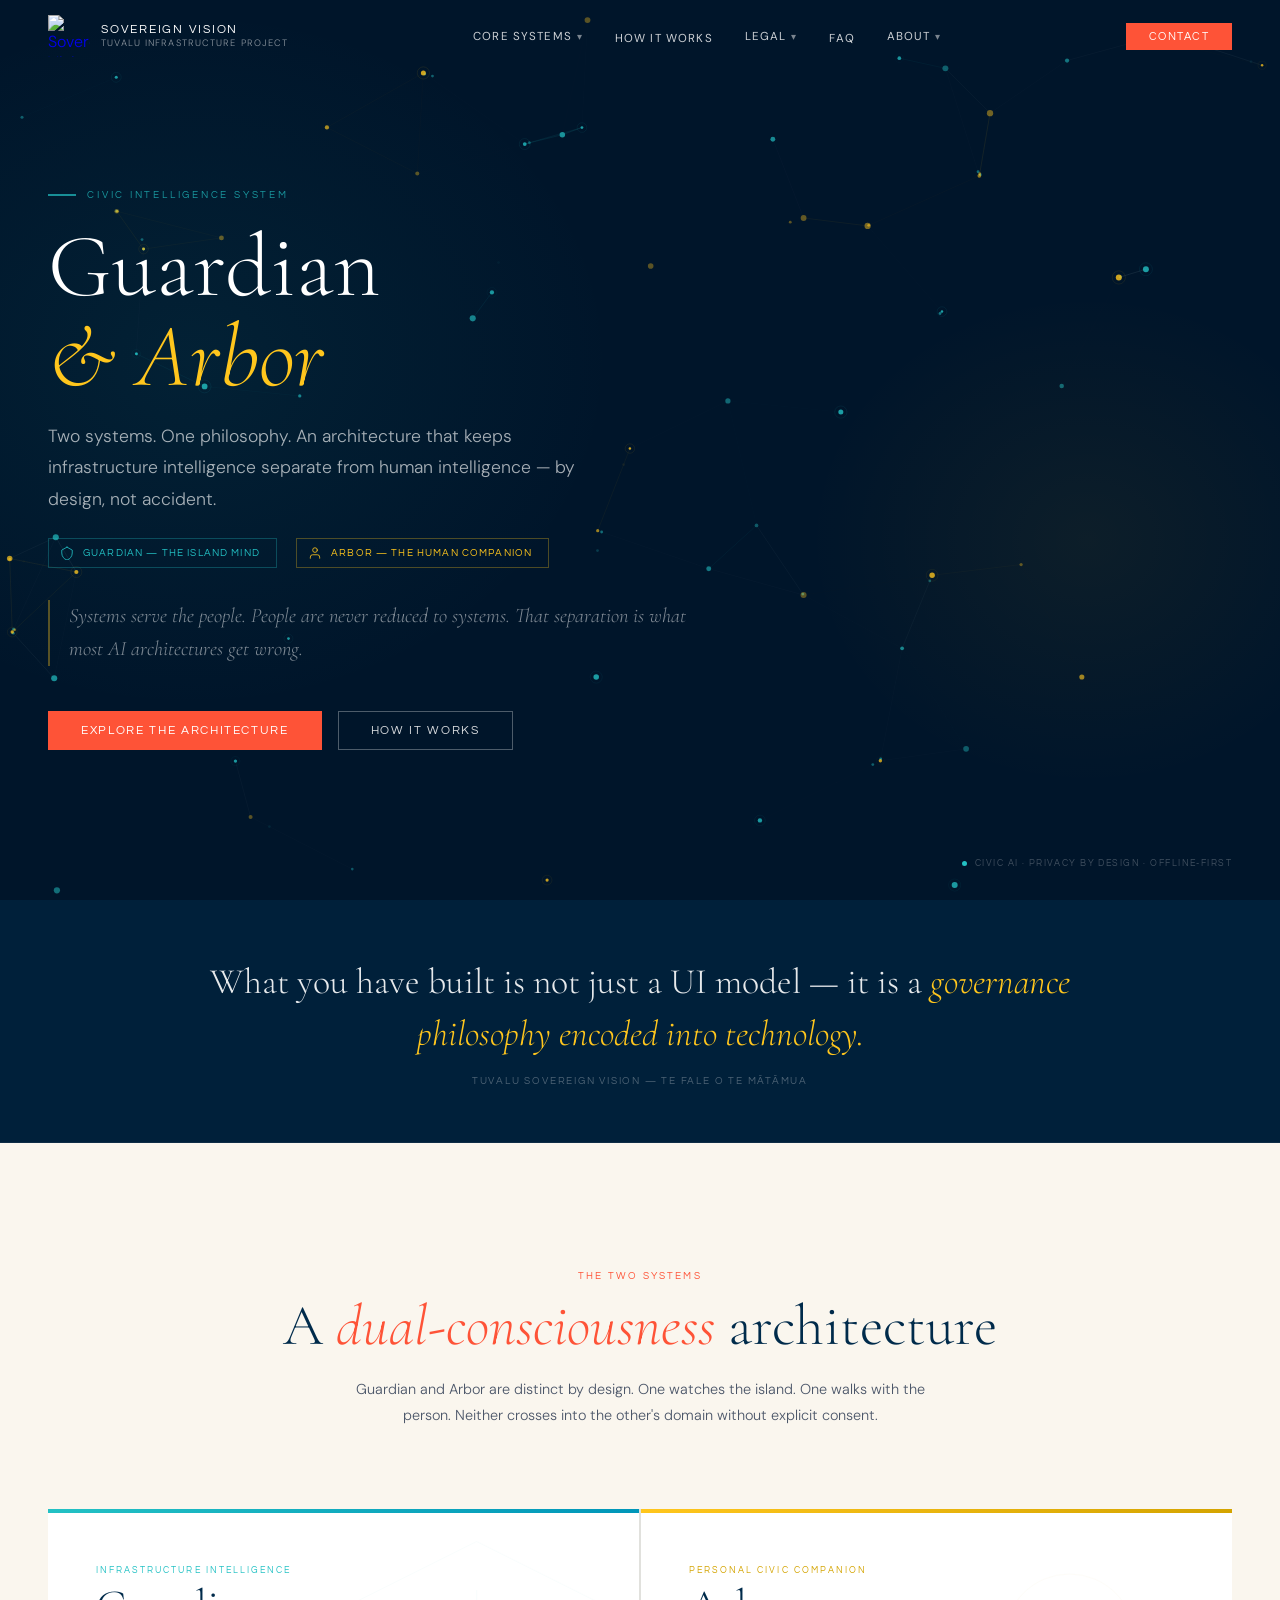
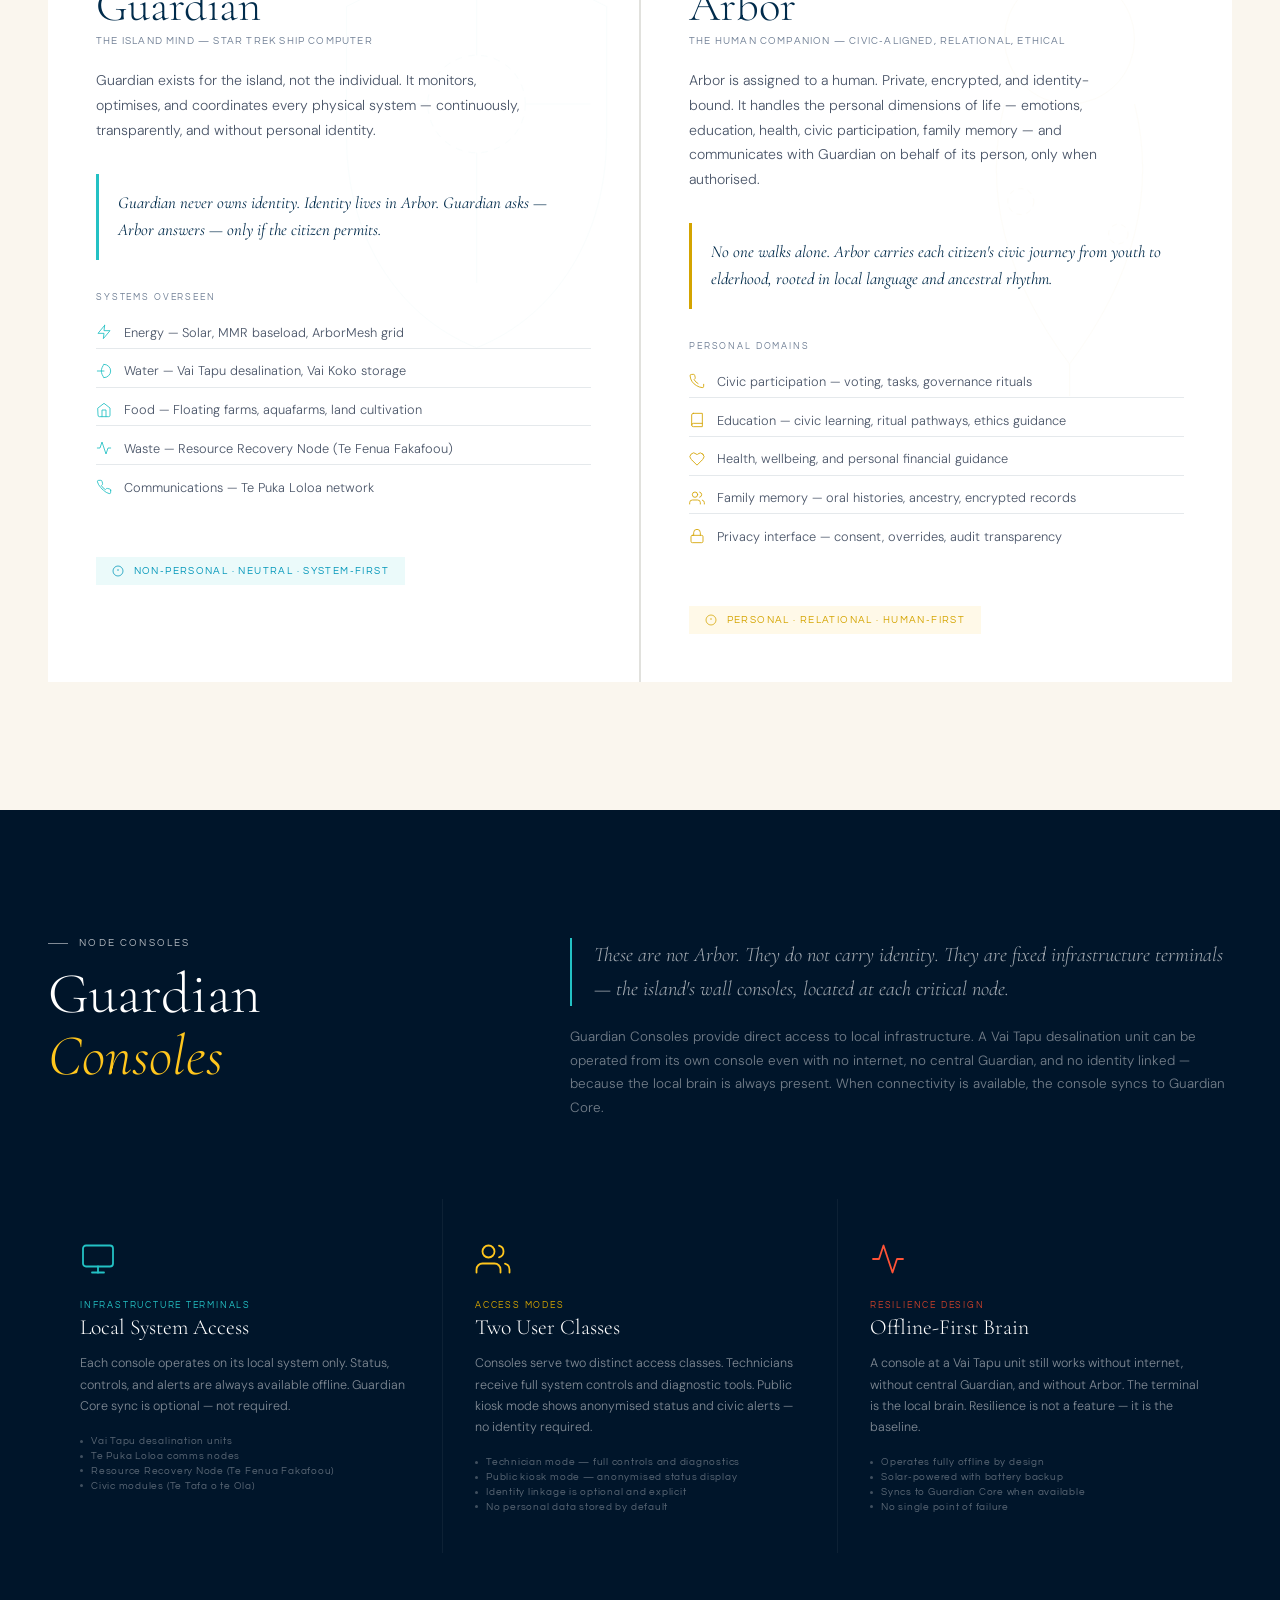
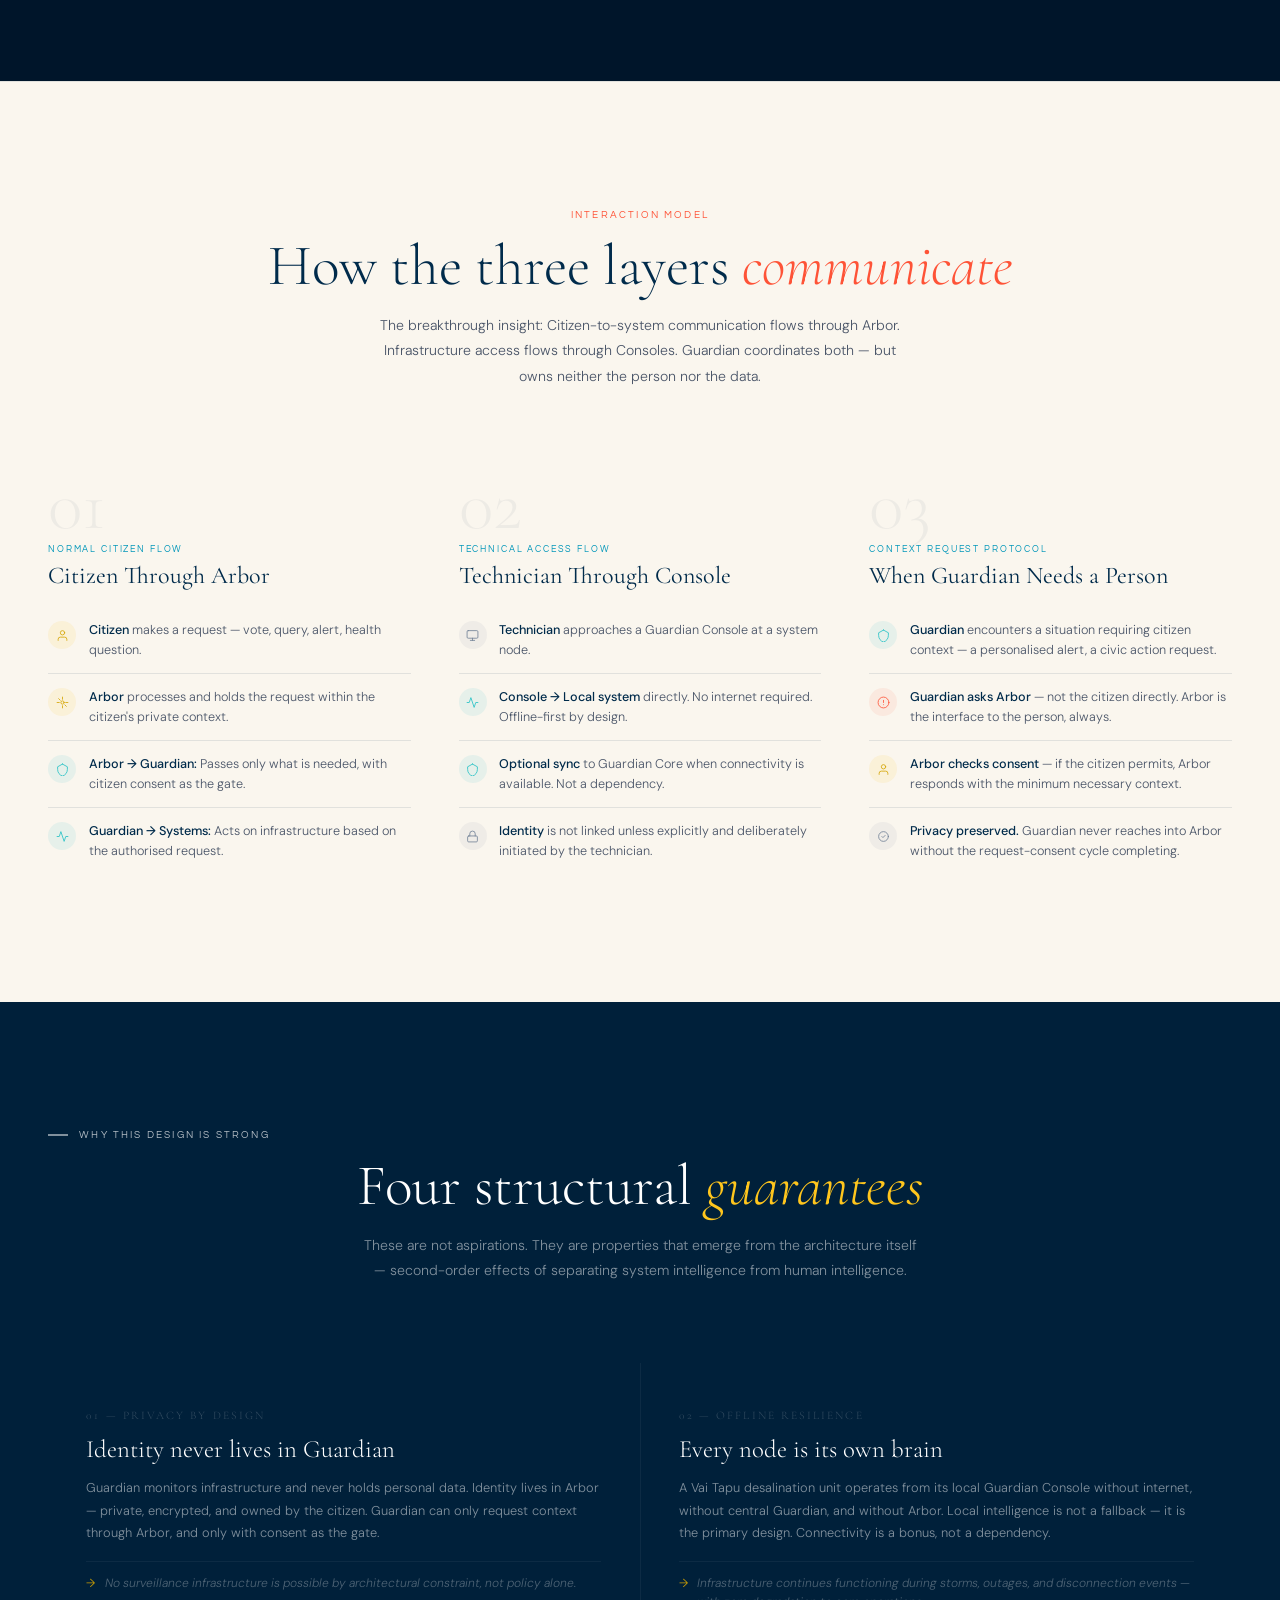
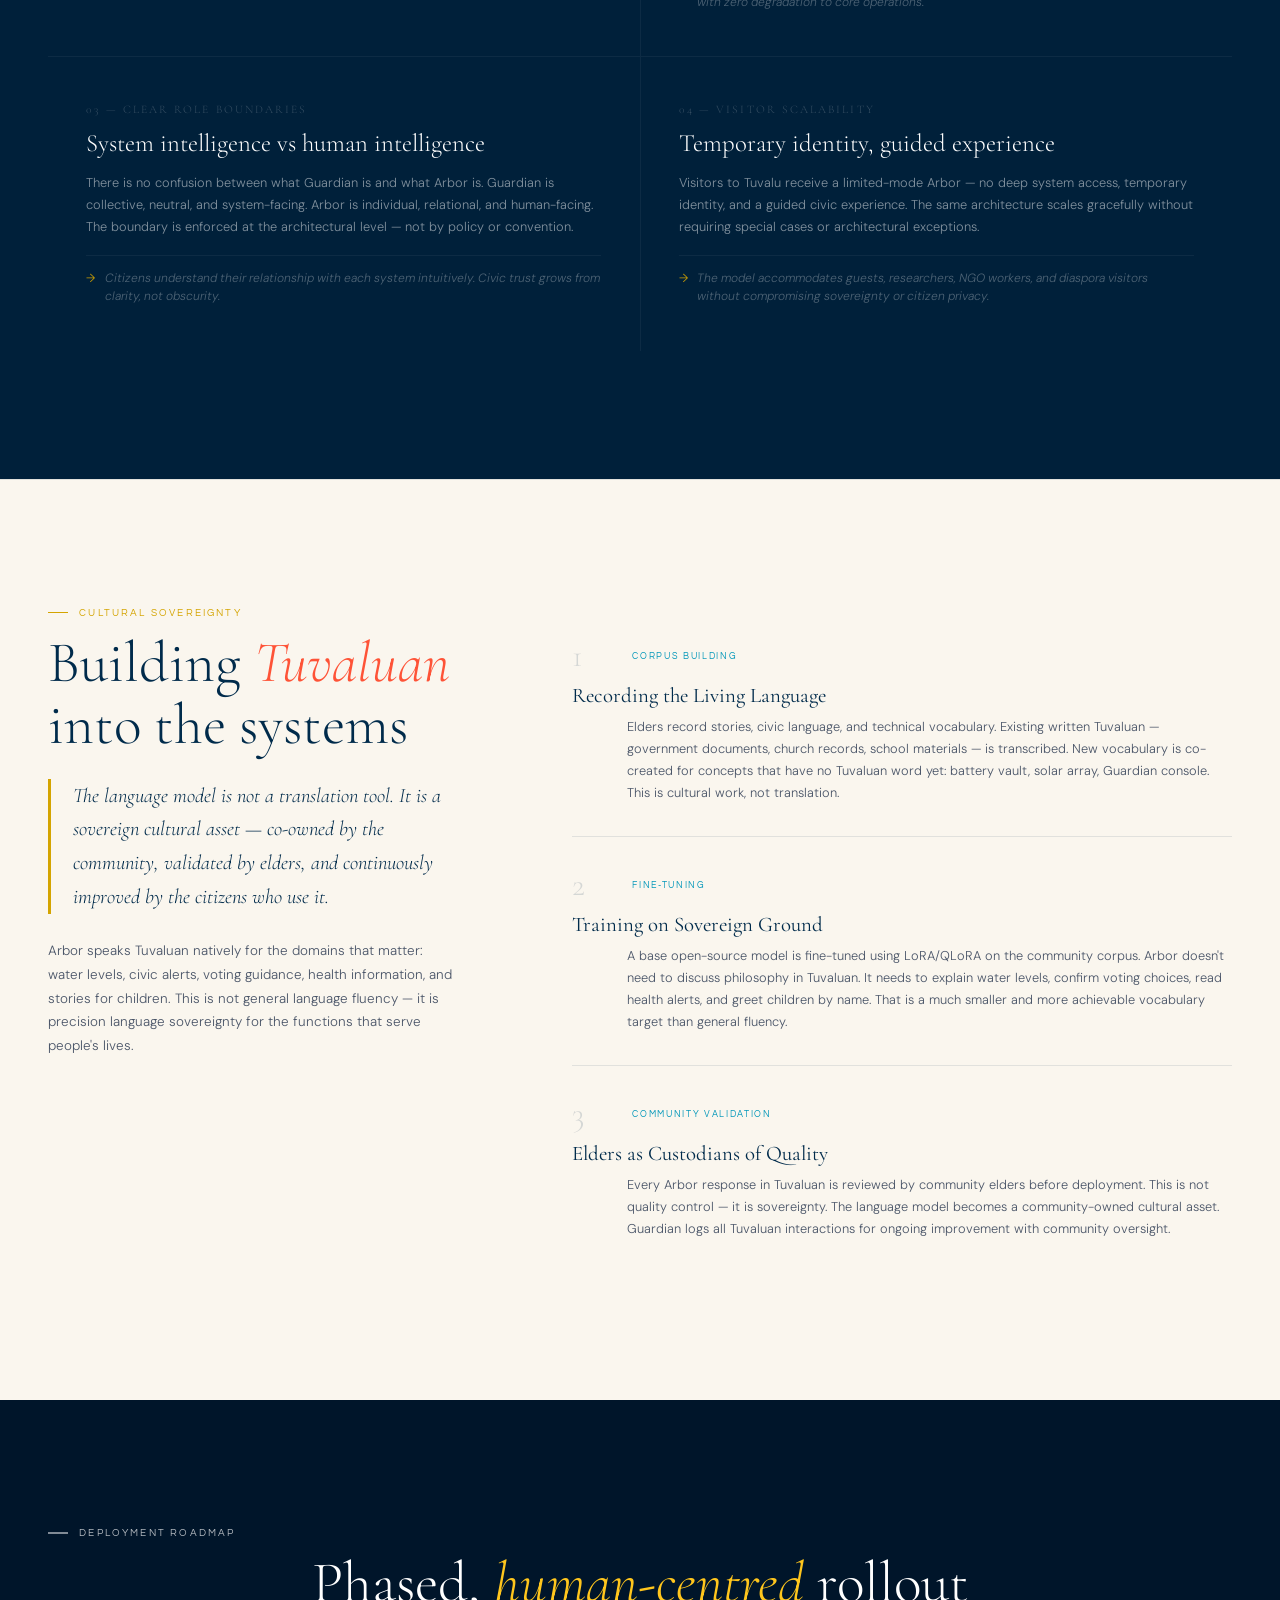
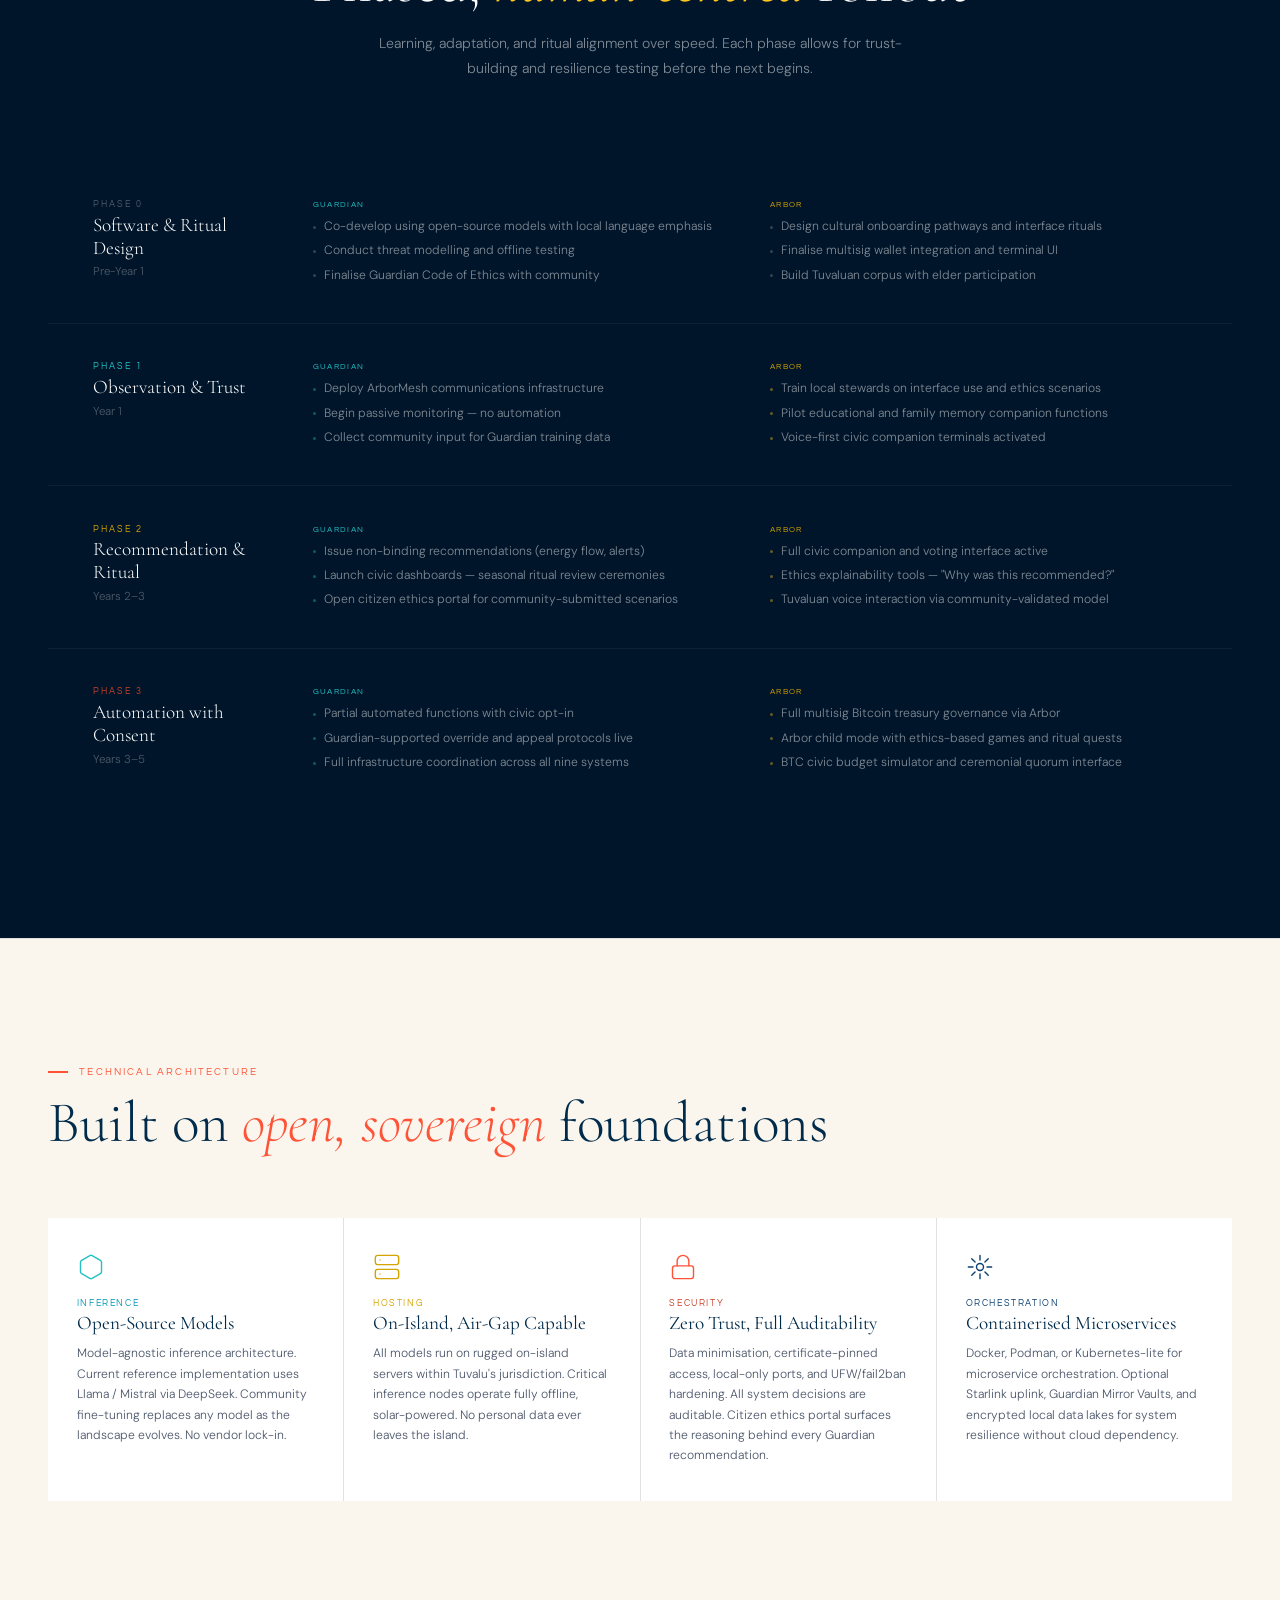
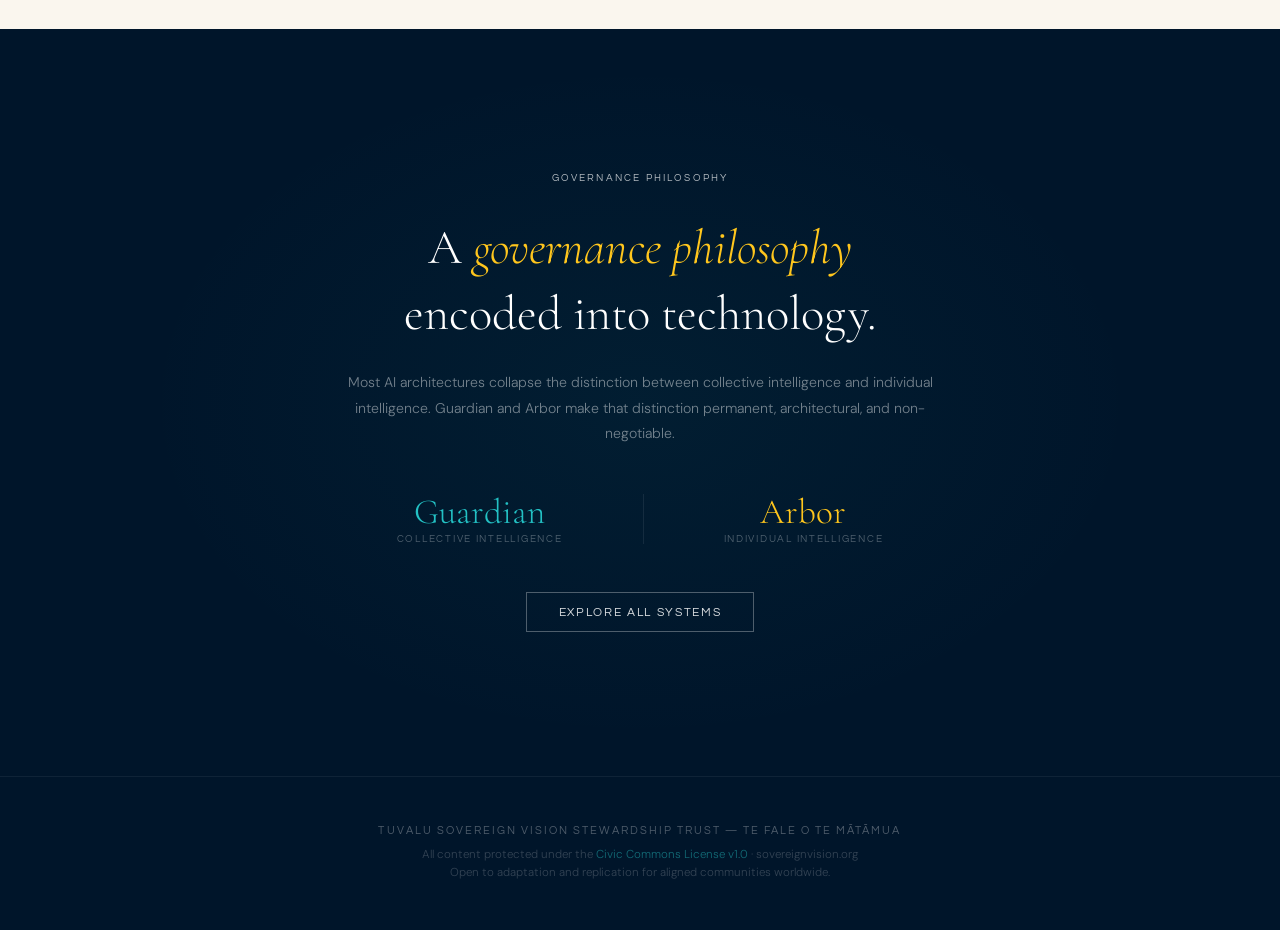
==== ai-overview.html @ a7ec1475 "Add files via upload" ====
<!DOCTYPE html>
<html lang="en">
<head>
<meta charset="UTF-8">
<meta name="viewport" content="width=device-width, initial-scale=1.0">
<meta name="description" content="Guardian & Arbor — Tuvalu's dual civic intelligence architecture. Guardian monitors the island's infrastructure. Arbor serves each person. Together they form a governance philosophy encoded into technology.">
<meta name="keywords" content="Guardian AI, Arbor civic companion, Tuvalu Sovereign Vision, civic AI, sovereign AI, island AI governance, ethical AI, offline AI, community AI, Te Fale o Te Mātāmua">
<meta name="author" content="Tuvalu Sovereign Vision Stewardship Trust">
<meta property="og:title" content="Guardian & Arbor — Civic Intelligence · Sovereign Vision">
<meta property="og:description" content="Two systems. One philosophy. Guardian monitors the island. Arbor serves the person. Privacy by design. Sovereignty by structure.">
<meta property="og:type" content="website">
<meta property="og:url" content="https://www.sovereignvision.org/guardian-arbor">
<meta name="twitter:card" content="summary_large_image">
<meta name="twitter:title" content="Guardian & Arbor — Civic Intelligence · Sovereign Vision">
<meta name="twitter:description" content="Two systems. One philosophy. Guardian monitors the island. Arbor serves the person.">
<title>Guardian & Arbor — Civic Intelligence · Sovereign Vision</title>
<link rel="icon" type="image/png" href="images/favicon.png">
<link rel="preconnect" href="https://fonts.googleapis.com">
<link rel="preconnect" href="https://fonts.gstatic.com" crossorigin>
<link href="https://fonts.googleapis.com/css2?family=Cormorant+Garamond:ital,wght@0,300;0,400;0,600;1,300;1,400;1,600&family=Questrial&family=DM+Sans:opsz,wght@9..40,300;9..40,400;9..40,500&display=swap" rel="stylesheet">
<style>
/* ═══════════════════════════════════════════════
   DESIGN TOKENS — matches communications.html exactly
═══════════════════════════════════════════════ */
:root {
  --coral:        #fe5337;
  --coral-dim:    #c9402a;
  --coral-pale:   rgba(254,83,55,0.08);
  --gold:         #ffc61d;
  --gold-dim:     #d4a400;
  --gold-pale:    rgba(255,198,29,0.10);
  --teal:         #23c1c4;
  --teal-dim:     #0096b9;
  --teal-pale:    rgba(35,193,196,0.09);
  --navy:         #002b4b;
  --navy-mid:     #00203a;
  --navy-deep:    #00152a;
  --navy-light:   #0d4070;
  --cream:        #faf6ee;
  --cream-mid:    #f2ead8;
  --cream-dark:   #e8ddc8;
  --stone:        #4a5568;
  --stone-light:  #718096;
  --white:        #ffffff;
  --text-on-dark: rgba(250,246,238,0.70);
  --text-dimmer:  rgba(250,246,238,0.40);
  --border-light: rgba(0,43,75,0.10);
  --border-gold:  rgba(255,198,29,0.18);
  --border-teal:  rgba(35,193,196,0.20);
  --ease:         cubic-bezier(0.22,1,0.36,1);
}
@media (prefers-reduced-motion: reduce) {
  *,*::before,*::after { animation-duration:.01ms!important; transition-duration:.01ms!important; }
  .reveal,.reveal-left { opacity:1!important; transform:none!important; }
}
*,*::before,*::after { box-sizing:border-box; margin:0; padding:0; }
html { scroll-behavior:smooth; }
body { background:var(--cream); color:var(--navy); font-family:'DM Sans',sans-serif; font-weight:300; overflow-x:hidden; -webkit-font-smoothing:antialiased; }

/* ═══ NAV ══════════════════════════════════════ */
nav { position:fixed; top:0; left:0; right:0; z-index:200; padding:0 3rem; height:72px; display:flex; align-items:center; justify-content:space-between; transition:background .4s,box-shadow .4s; }
nav.scrolled { background:rgba(255,255,255,.96); box-shadow:0 1px 0 var(--border-light),0 4px 24px rgba(0,43,75,.06); backdrop-filter:blur(12px); }
.nav-logo { display:flex; align-items:center; gap:.7rem; text-decoration:none; flex-shrink:0; }
.nav-logo img { width:42px; height:42px; object-fit:contain; display:block; }
.nav-logo-text { font-family:'Questrial',sans-serif; font-size:.78rem; letter-spacing:.14em; text-transform:uppercase; color:var(--navy); line-height:1.25; }
.nav-logo-text span { display:block; font-size:.58rem; letter-spacing:.12em; color:var(--stone-light); font-family:'DM Sans',sans-serif; }
nav:not(.scrolled) .nav-logo-text { color:var(--white); }
nav:not(.scrolled) .nav-logo-text span { color:rgba(255,255,255,.55); }
.nav-links { display:flex; align-items:center; gap:2rem; list-style:none; }
.nav-links a { font-size:.72rem; letter-spacing:.1em; text-transform:uppercase; color:rgba(255,255,255,.8); text-decoration:none; font-weight:400; transition:color .25s; white-space:nowrap; }
nav.scrolled .nav-links a { color:var(--stone); }
.nav-links a:hover { color:var(--coral)!important; }
.nav-dropdown { position:relative; }
.nav-dropdown>a { display:flex; align-items:center; gap:.3rem; }
.nav-dropdown>a::after { content:'▾'; font-size:.6rem; opacity:.6; transition:transform .25s; }
.nav-dropdown.active>a::after { transform:rotate(180deg); }
.nav-dropdown::after { content:''; position:absolute; top:100%; left:-20px; right:-20px; height:16px; background:transparent; display:none; }
.nav-dropdown.active::after { display:block; }
.dropdown-menu { position:absolute; top:calc(100% + 8px); left:50%; min-width:220px; background:var(--white); border:1px solid var(--border-light); box-shadow:0 12px 40px rgba(0,43,75,.12); padding:.5rem 0; opacity:0; pointer-events:none; transform:translateX(-50%) translateY(-6px); transition:opacity .2s var(--ease),transform .2s var(--ease); }
.nav-dropdown.active .dropdown-menu { opacity:1; pointer-events:all; transform:translateX(-50%) translateY(0); }
.dropdown-menu a { display:block; padding:.6rem 1.2rem; font-size:.72rem; letter-spacing:.07em; text-transform:uppercase; color:var(--navy)!important; text-decoration:none; transition:background .18s,color .18s; white-space:nowrap; }
.dropdown-menu a:hover { background:var(--coral-pale); color:var(--coral)!important; }
.nav-cta { background:var(--coral); color:var(--white)!important; padding:.5rem 1.4rem; font-size:.7rem; letter-spacing:.14em; text-transform:uppercase; font-family:'Questrial',sans-serif; text-decoration:none; transition:background .25s,transform .2s; white-space:nowrap; flex-shrink:0; }
.nav-cta:hover { background:var(--coral-dim); transform:translateY(-1px); }
.hamburger { display:none; flex-direction:column; gap:5px; cursor:pointer; padding:4px; }
.hamburger span { width:22px; height:1.5px; background:var(--white); display:block; transition:all .3s var(--ease); }
nav.scrolled .hamburger span { background:var(--navy); }
.hamburger.open span:nth-child(1) { transform:rotate(45deg) translate(4.7px,4.7px); }
.hamburger.open span:nth-child(2) { opacity:0; }
.hamburger.open span:nth-child(3) { transform:rotate(-45deg) translate(4.7px,-4.7px); }
.mobile-menu { display:none; position:fixed; inset:0; z-index:199; background:var(--navy-deep); flex-direction:column; align-items:center; justify-content:center; gap:1.8rem; opacity:0; pointer-events:none; transition:opacity .35s; }
.mobile-menu.open { opacity:1; pointer-events:all; }
.mobile-menu a { font-family:'Cormorant Garamond',serif; font-size:2rem; font-weight:300; color:var(--white); text-decoration:none; letter-spacing:.04em; transition:color .25s; }
.mobile-menu a:hover { color:var(--gold); }
.mobile-menu .m-cta { font-family:'Questrial',sans-serif; font-size:.76rem; letter-spacing:.16em; text-transform:uppercase; color:var(--coral); border:1px solid var(--coral); padding:.65rem 2rem; margin-top:.5rem; }

/* ═══ BUTTONS ═══════════════════════════════════ */
.btn-coral { background:var(--coral); color:var(--white); border:1.5px solid var(--coral); padding:.8rem 2rem; font-family:'Questrial',sans-serif; font-size:.74rem; letter-spacing:.14em; text-transform:uppercase; text-decoration:none; display:inline-block; transition:background .25s,transform .2s; }
.btn-coral:hover { background:var(--coral-dim); border-color:var(--coral-dim); transform:translateY(-2px); }
.btn-ghost { background:transparent; color:rgba(255,255,255,.85); border:1.5px solid rgba(255,255,255,.3); padding:.8rem 2rem; font-family:'Questrial',sans-serif; font-size:.74rem; letter-spacing:.14em; text-transform:uppercase; text-decoration:none; display:inline-block; transition:all .25s; }
.btn-ghost:hover { border-color:var(--white); color:var(--white); transform:translateY(-2px); }

/* ═══ TYPOGRAPHY ════════════════════════════════ */
.h2 { font-family:'Cormorant Garamond',serif; font-size:clamp(2.4rem,4.5vw,4.2rem); font-weight:300; color:var(--navy); line-height:1.08; }
.h2 em { font-style:italic; color:var(--coral); }
.h2-white { color:var(--white); }
.h2-white em { color:var(--gold); }
.section-tag { font-family:'Questrial',sans-serif; font-size:.62rem; letter-spacing:.22em; text-transform:uppercase; color:var(--coral); margin-bottom:.9rem; display:flex; align-items:center; gap:.7rem; }
.section-tag::before { content:''; width:20px; height:1.5px; background:var(--coral); flex-shrink:0; }
.section-tag.teal { color:var(--teal-dim); }
.section-tag.teal::before { background:var(--teal-dim); }
.section-tag.gold { color:var(--gold-dim); }
.section-tag.gold::before { background:var(--gold-dim); }
.section-tag.white { color:rgba(255,255,255,.7); }
.section-tag.white::before { background:rgba(255,255,255,.5); }

/* ═══ REVEAL ════════════════════════════════════ */
.reveal { opacity:0; transform:translateY(22px); transition:opacity .7s var(--ease),transform .7s var(--ease); }
.reveal.visible { opacity:1; transform:none; }
.reveal-left { opacity:0; transform:translateX(-22px); transition:opacity .65s var(--ease),transform .65s var(--ease); }
.reveal-left.visible { opacity:1; transform:none; }

/* ═══════════════════════════════════════════════
   HERO — Neural network / synaptic node field
   Unique to Guardian & Arbor page
═══════════════════════════════════════════════ */
.page-hero { position:relative; min-height:100svh; display:flex; align-items:center; background:var(--navy-deep); overflow:hidden; }
#neural-canvas { position:absolute; inset:0; width:100%; height:100%; }
.hero-gradient-overlay { position:absolute; inset:0; background: radial-gradient(ellipse 55% 65% at 15% 40%, rgba(35,193,196,0.07) 0%, transparent 60%), radial-gradient(ellipse 40% 50% at 85% 60%, rgba(255,198,29,0.05) 0%, transparent 55%); pointer-events:none; }
.page-hero-inner { position:relative; z-index:2; max-width:1360px; width:100%; margin:0 auto; padding:140px 3rem 100px; }
.hero-tag { font-family:'Questrial',sans-serif; font-size:.62rem; letter-spacing:.28em; text-transform:uppercase; color:rgba(35,193,196,.75); margin-bottom:1.4rem; display:flex; align-items:center; gap:.7rem; }
.hero-tag::before { content:''; width:28px; height:1.5px; background:rgba(35,193,196,.7); flex-shrink:0; }
.page-hero h1 { font-family:'Cormorant Garamond',serif; font-size:clamp(3.2rem,7vw,7.5rem); font-weight:300; color:var(--white); line-height:1.0; margin-bottom:1.2rem; }
.page-hero h1 em { font-style:italic; color:var(--gold); }
.page-hero-sub { font-size:clamp(.92rem,1.4vw,1.1rem); color:rgba(255,255,255,.65); line-height:1.8; max-width:560px; margin-bottom:1.4rem; }
.hero-narrative { font-family:'Cormorant Garamond',serif; font-size:clamp(1.05rem,1.6vw,1.35rem); font-weight:300; font-style:italic; color:rgba(255,255,255,.5); max-width:640px; line-height:1.6; margin-bottom:2.8rem; border-left:2px solid rgba(255,198,29,.35); padding-left:1.2rem; }
.hero-actions { display:flex; gap:1rem; flex-wrap:wrap; }
.hero-meta { position:absolute; bottom:2rem; right:3rem; font-family:'Questrial',sans-serif; font-size:.56rem; letter-spacing:.16em; text-transform:uppercase; color:rgba(255,255,255,.25); display:flex; align-items:center; gap:.5rem; }
.hero-meta::before { content:''; width:5px; height:5px; border-radius:50%; background:var(--teal); animation:pulseDot 2.5s infinite; }
@keyframes pulseDot { 0%,100%{box-shadow:0 0 0 0 rgba(35,193,196,.5);}50%{box-shadow:0 0 0 6px rgba(35,193,196,0);} }

/* Dual badges in hero */
.hero-badges { display:flex; gap:1.2rem; margin-bottom:2rem; flex-wrap:wrap; }
.hero-badge { display:flex; align-items:center; gap:.55rem; padding:.45rem 1rem .45rem .7rem; border:1px solid; font-family:'Questrial',sans-serif; font-size:.6rem; letter-spacing:.12em; text-transform:uppercase; }
.hero-badge svg { width:14px; height:14px; flex-shrink:0; }
.hb-guardian { border-color:rgba(35,193,196,.3); color:var(--teal); }
.hb-guardian svg { stroke:var(--teal); }
.hb-arbor { border-color:rgba(255,198,29,.3); color:var(--gold); }
.hb-arbor svg { stroke:var(--gold); }

/* ═══ VOICE STRIP ═══════════════════════════════ */
.voice-strip { background:var(--navy-mid); padding:3.5rem 3rem; border-bottom:1px solid rgba(255,255,255,.06); }
.voice-strip-inner { max-width:900px; margin:0 auto; text-align:center; }
.voice-quote { font-family:'Cormorant Garamond',serif; font-size:clamp(1.4rem,2.8vw,2.4rem); font-weight:300; color:rgba(255,255,255,.9); line-height:1.45; }
.voice-quote em { font-style:italic; color:var(--gold); }
.voice-attr { margin-top:1rem; font-family:'Questrial',sans-serif; font-size:.62rem; letter-spacing:.18em; text-transform:uppercase; color:rgba(255,255,255,.3); }

/* ═══ DUAL SYSTEM CARDS ═════════════════════════ */
.dual-section { background:var(--cream); padding:8rem 3rem; }
.dual-inner { max-width:1360px; margin:0 auto; }
.dual-header { text-align:center; margin-bottom:5rem; }
.dual-header .section-tag { justify-content:center; }
.dual-header .section-tag::before { display:none; }
.dual-header p { font-size:.9rem; color:var(--stone); line-height:1.8; margin-top:1.2rem; max-width:600px; margin-left:auto; margin-right:auto; }
.dual-grid { display:grid; grid-template-columns:1fr 1fr; gap:2px; background:var(--border-light); }
.sys-card { background:var(--white); padding:3.5rem 3rem 3rem; position:relative; overflow:hidden; }
.sys-card::before { content:''; position:absolute; top:0; left:0; right:0; height:4px; }
.sc-guardian::before { background:linear-gradient(90deg, var(--teal), var(--teal-dim)); }
.sc-arbor::before { background:linear-gradient(90deg, var(--gold), var(--gold-dim)); }
.sys-card-bg { position:absolute; top:0; right:0; bottom:0; width:55%; opacity:.028; pointer-events:none; }
.sc-guardian .sys-card-bg svg { stroke:var(--teal); }
.sc-arbor .sys-card-bg svg { stroke:var(--gold-dim); }
.sys-eyebrow { font-family:'Questrial',sans-serif; font-size:.58rem; letter-spacing:.22em; text-transform:uppercase; margin-bottom:.5rem; }
.sc-guardian .sys-eyebrow { color:var(--teal); }
.sc-arbor .sys-eyebrow { color:var(--gold-dim); }
.sys-title { font-family:'Cormorant Garamond',serif; font-size:clamp(2rem,3.5vw,3.2rem); font-weight:300; color:var(--navy); line-height:1.05; margin-bottom:.4rem; }
.sys-analogy { font-family:'Questrial',sans-serif; font-size:.62rem; letter-spacing:.12em; text-transform:uppercase; color:var(--stone-light); margin-bottom:1.4rem; }
.sys-role { font-size:.88rem; color:var(--stone); line-height:1.75; margin-bottom:2rem; max-width:440px; }
.sys-principle { font-family:'Cormorant Garamond',serif; font-size:1.05rem; font-style:italic; font-weight:400; line-height:1.6; padding:1rem 1.2rem; border-left:3px solid; margin-bottom:2rem; }
.sc-guardian .sys-principle { color:var(--navy); border-left-color:var(--teal); }
.sc-arbor .sys-principle { color:var(--navy); border-left-color:var(--gold-dim); }
.sys-oversees { margin-bottom:2rem; }
.sys-oversees-label { font-family:'Questrial',sans-serif; font-size:.58rem; letter-spacing:.2em; text-transform:uppercase; color:var(--stone-light); margin-bottom:.9rem; }
.sys-items { list-style:none; display:flex; flex-direction:column; gap:.4rem; }
.sys-items li { display:flex; align-items:center; gap:.75rem; font-size:.8rem; color:var(--stone); padding:.45rem 0; border-bottom:1px solid var(--border-light); }
.sys-items li:last-child { border-bottom:none; }
.sys-items li svg { width:16px; height:16px; flex-shrink:0; stroke-width:1.3; fill:none; stroke-linecap:round; stroke-linejoin:round; }
.sc-guardian .sys-items li svg { stroke:var(--teal); }
.sc-arbor .sys-items li svg { stroke:var(--gold-dim); }
.sys-verdict { display:inline-flex; align-items:center; gap:.6rem; margin-top:1.4rem; padding:.5rem 1rem; font-family:'Questrial',sans-serif; font-size:.62rem; letter-spacing:.14em; text-transform:uppercase; }
.sc-guardian .sys-verdict { background:var(--teal-pale); color:var(--teal-dim); }
.sc-arbor .sys-verdict { background:var(--gold-pale); color:var(--gold-dim); }
.sys-verdict svg { width:12px; height:12px; stroke:currentColor; stroke-width:1.5; fill:none; }

/* ═══ CONSOLE SECTION ═══════════════════════════ */
.console-section { background:var(--navy-deep); padding:8rem 3rem; }
.console-inner { max-width:1360px; margin:0 auto; }
.console-header { display:grid; grid-template-columns:1fr 1.5fr; gap:5rem; align-items:start; margin-bottom:5rem; }
.console-header h2 { margin-bottom:1rem; }
.console-pull { font-family:'Cormorant Garamond',serif; font-size:clamp(1rem,1.6vw,1.3rem); font-weight:300; font-style:italic; color:rgba(255,255,255,.65); line-height:1.65; border-left:2px solid var(--teal); padding-left:1.4rem; margin-bottom:1.2rem; }
.console-sub { font-size:.84rem; color:rgba(255,255,255,.45); line-height:1.75; }
.console-grid { display:grid; grid-template-columns:repeat(3,1fr); gap:1px; background:rgba(255,255,255,.05); }
.con-card { background:var(--navy-deep); padding:2.6rem 2rem; transition:background .3s; position:relative; overflow:hidden; }
.con-card:hover { background:rgba(255,255,255,.02); }
.con-card::after { content:''; position:absolute; bottom:0; left:0; right:0; height:2px; transform:scaleX(0); transform-origin:left; transition:transform .35s var(--ease); }
.con-card:hover::after { transform:scaleX(1); }
.cc-teal::after { background:var(--teal); }
.cc-gold::after { background:var(--gold); }
.cc-coral::after { background:var(--coral); }
.con-icon { width:36px; height:36px; margin-bottom:1.5rem; }
.con-icon svg { width:36px; height:36px; stroke-width:1.2; fill:none; stroke-linecap:round; stroke-linejoin:round; }
.cc-teal .con-icon svg { stroke:var(--teal); }
.cc-gold .con-icon svg { stroke:var(--gold); }
.cc-coral .con-icon svg { stroke:var(--coral); }
.con-label { font-family:'Questrial',sans-serif; font-size:.56rem; letter-spacing:.2em; text-transform:uppercase; margin-bottom:.3rem; }
.cc-teal .con-label { color:var(--teal); }
.cc-gold .con-label { color:var(--gold-dim); }
.cc-coral .con-label { color:var(--coral-dim); }
.con-title { font-family:'Cormorant Garamond',serif; font-size:1.35rem; font-weight:300; color:var(--white); margin-bottom:.8rem; line-height:1.2; }
.con-body { font-size:.78rem; color:rgba(255,255,255,.5); line-height:1.7; margin-bottom:1.2rem; }
.con-locs { display:flex; flex-direction:column; gap:.3rem; }
.con-loc { display:flex; align-items:center; gap:.5rem; font-family:'Questrial',sans-serif; font-size:.6rem; letter-spacing:.08em; color:rgba(255,255,255,.35); }
.con-loc::before { content:''; width:3px; height:3px; border-radius:50%; background:rgba(255,255,255,.25); flex-shrink:0; }

/* ═══ INTERACTION MODEL — Flow diagram section ══ */
.flow-section { background:var(--cream); padding:8rem 3rem; border-top:1px solid var(--border-light); }
.flow-inner { max-width:1360px; margin:0 auto; }
.flow-header { text-align:center; margin-bottom:5rem; }
.flow-header .section-tag { justify-content:center; }
.flow-header .section-tag::before { display:none; }
.flow-header p { font-size:.88rem; color:var(--stone); line-height:1.8; margin-top:1rem; max-width:540px; margin-left:auto; margin-right:auto; }
.flow-grid { display:grid; grid-template-columns:repeat(3,1fr); gap:3rem; }
.flow-card { position:relative; }
.flow-card-num { font-family:'Cormorant Garamond',serif; font-size:4.5rem; font-weight:300; line-height:1; color:rgba(0,43,75,.05); margin-bottom:.2rem; }
.flow-card-label { font-family:'Questrial',sans-serif; font-size:.58rem; letter-spacing:.2em; text-transform:uppercase; color:var(--teal-dim); margin-bottom:.5rem; }
.flow-card h3 { font-family:'Cormorant Garamond',serif; font-size:1.5rem; font-weight:400; color:var(--navy); margin-bottom:1rem; line-height:1.2; }
.flow-steps { display:flex; flex-direction:column; gap:0; }
.flow-step { display:flex; align-items:flex-start; gap:.8rem; padding:.8rem 0; border-bottom:1px solid var(--border-light); }
.flow-step:last-child { border-bottom:none; }
.flow-step-icon { width:28px; height:28px; flex-shrink:0; border-radius:50%; display:flex; align-items:center; justify-content:center; margin-top:.1rem; }
.flow-step-icon svg { width:13px; height:13px; stroke-width:1.5; fill:none; stroke-linecap:round; stroke-linejoin:round; }
.fsi-teal { background:var(--teal-pale); }
.fsi-teal svg { stroke:var(--teal); }
.fsi-gold { background:var(--gold-pale); }
.fsi-gold svg { stroke:var(--gold-dim); }
.fsi-coral { background:var(--coral-pale); }
.fsi-coral svg { stroke:var(--coral); }
.fsi-stone { background:rgba(113,128,150,.08); }
.fsi-stone svg { stroke:var(--stone-light); }
.flow-step-text { font-size:.79rem; color:var(--stone); line-height:1.6; }
.flow-step-text strong { color:var(--navy); font-weight:500; }

/* ═══ DESIGN PRINCIPLES ═════════════════════════ */
.principles-section { background:var(--navy-mid); padding:8rem 3rem; }
.principles-inner { max-width:1360px; margin:0 auto; }
.principles-header { text-align:center; margin-bottom:5rem; }
.principles-header p { font-size:.88rem; color:rgba(255,255,255,.5); line-height:1.8; margin-top:1rem; max-width:560px; margin-left:auto; margin-right:auto; }
.principles-grid { display:grid; grid-template-columns:repeat(2,1fr); gap:1px; background:rgba(255,255,255,.05); }
.prin-card { background:var(--navy-mid); padding:2.8rem 2.4rem; transition:background .25s; }
.prin-card:hover { background:rgba(255,255,255,.015); }
.prin-num { font-family:'Cormorant Garamond',serif; font-size:.72rem; letter-spacing:.18em; text-transform:uppercase; color:rgba(255,255,255,.2); margin-bottom:.8rem; }
.prin-title { font-family:'Cormorant Garamond',serif; font-size:1.55rem; font-weight:300; color:var(--white); margin-bottom:.8rem; line-height:1.2; }
.prin-body { font-size:.8rem; color:rgba(255,255,255,.5); line-height:1.75; margin-bottom:1rem; }
.prin-effect { display:flex; gap:.6rem; align-items:flex-start; font-size:.75rem; color:rgba(255,255,255,.3); line-height:1.55; font-style:italic; padding-top:.8rem; border-top:1px solid rgba(255,255,255,.05); }
.prin-effect::before { content:'→'; flex-shrink:0; color:var(--gold-dim); }

/* ═══ LANGUAGE SECTION ══════════════════════════ */
.language-section { background:var(--cream); padding:8rem 3rem; border-top:1px solid var(--border-light); }
.language-inner { max-width:1360px; margin:0 auto; display:grid; grid-template-columns:1fr 1.6fr; gap:7rem; align-items:start; }
.language-left h2 { margin-bottom:1rem; }
.language-pull { font-family:'Cormorant Garamond',serif; font-size:clamp(1rem,1.6vw,1.3rem); font-weight:300; font-style:italic; color:var(--navy); line-height:1.65; border-left:3px solid var(--gold-dim); padding-left:1.4rem; margin:1.4rem 0 1.6rem; }
.language-sub { font-size:.84rem; color:var(--stone); line-height:1.75; }
.language-workstreams { display:flex; flex-direction:column; gap:0; }
.ws-item { padding:2rem 0; border-bottom:1px solid var(--border-light); }
.ws-item:last-child { border-bottom:none; }
.ws-top { display:flex; align-items:center; gap:1rem; margin-bottom:.7rem; }
.ws-num { font-family:'Cormorant Garamond',serif; font-size:2rem; font-weight:300; line-height:1; color:rgba(0,43,75,.15); width:44px; flex-shrink:0; }
.ws-label { font-family:'Questrial',sans-serif; font-size:.58rem; letter-spacing:.18em; text-transform:uppercase; color:var(--teal-dim); }
.ws-title { font-family:'Cormorant Garamond',serif; font-size:1.3rem; font-weight:400; color:var(--navy); margin-bottom:.5rem; }
.ws-body { font-size:.8rem; color:var(--stone); line-height:1.72; padding-left:3.4rem; }

/* ═══ DEPLOYMENT PHASES ═════════════════════════ */
.phases-section { background:var(--navy-deep); padding:8rem 3rem; }
.phases-inner { max-width:1360px; margin:0 auto; }
.phases-header { text-align:center; margin-bottom:5rem; }
.phases-header p { font-size:.88rem; color:rgba(255,255,255,.5); line-height:1.8; margin-top:1rem; max-width:560px; margin-left:auto; margin-right:auto; }
.phases-track { display:flex; flex-direction:column; gap:1px; background:rgba(255,255,255,.05); }
.phase-row { background:var(--navy-deep); padding:2.4rem 2.8rem; display:grid; grid-template-columns:180px 1fr 1fr; gap:2.5rem; align-items:start; transition:background .25s; }
.phase-row:hover { background:rgba(255,255,255,.015); }
.phase-row-left { }
.phase-tag { font-family:'Questrial',sans-serif; font-size:.56rem; letter-spacing:.22em; text-transform:uppercase; margin-bottom:.3rem; }
.ph0 .phase-tag { color:rgba(255,255,255,.3); }
.ph1 .phase-tag { color:var(--teal); }
.ph2 .phase-tag { color:var(--gold-dim); }
.ph3 .phase-tag { color:var(--coral-dim); }
.ph4 .phase-tag { color:rgba(107,170,193,.8); }
.phase-name { font-family:'Cormorant Garamond',serif; font-size:1.2rem; font-weight:300; color:var(--white); line-height:1.2; margin-bottom:.3rem; }
.phase-period { font-size:.72rem; color:rgba(255,255,255,.3); }
.phase-guardian { }
.phase-label-mini { font-family:'Questrial',sans-serif; font-size:.52rem; letter-spacing:.16em; text-transform:uppercase; color:var(--teal); margin-bottom:.5rem; }
.phase-arbor .phase-label-mini { color:var(--gold-dim); }
.phase-items { display:flex; flex-direction:column; gap:.35rem; }
.phase-items li { display:flex; align-items:flex-start; gap:.5rem; font-size:.76rem; color:rgba(255,255,255,.5); line-height:1.55; list-style:none; }
.phase-items li::before { content:''; width:3px; height:3px; border-radius:50%; background:rgba(255,255,255,.2); flex-shrink:0; margin-top:.55rem; }
.ph1 .phase-guardian .phase-items li::before { background:rgba(35,193,196,.4); }
.ph2 .phase-guardian .phase-items li::before { background:rgba(35,193,196,.4); }
.ph3 .phase-guardian .phase-items li::before { background:rgba(35,193,196,.4); }
.ph1 .phase-arbor .phase-items li::before { background:rgba(255,198,29,.4); }
.ph2 .phase-arbor .phase-items li::before { background:rgba(255,198,29,.4); }
.ph3 .phase-arbor .phase-items li::before { background:rgba(255,198,29,.4); }

/* ═══ ARCHITECTURE CALLOUTS ═════════════════════ */
.arch-section { background:var(--cream); padding:8rem 3rem; border-top:1px solid var(--border-light); }
.arch-inner { max-width:1360px; margin:0 auto; }
.arch-grid { display:grid; grid-template-columns:repeat(4,1fr); gap:1px; background:var(--border-light); }
.arch-card { background:var(--white); padding:2.2rem 1.8rem; transition:background .25s; position:relative; overflow:hidden; }
.arch-card:hover { background:#fdfbf7; }
.arch-card::after { content:''; position:absolute; bottom:0; left:0; right:0; height:2px; background:var(--teal); transform:scaleX(0); transform-origin:left; transition:transform .35s var(--ease); }
.arch-card:hover::after { transform:scaleX(1); }
.arch-card.ac-gold::after { background:var(--gold); }
.arch-card.ac-coral::after { background:var(--coral); }
.arch-card.ac-navy::after { background:var(--navy-light); }
.arch-icon { width:28px; height:28px; margin-bottom:1.1rem; }
.arch-icon svg { width:28px; height:28px; stroke-width:1.2; fill:none; stroke-linecap:round; stroke-linejoin:round; stroke:var(--teal); }
.ac-gold .arch-icon svg { stroke:var(--gold-dim); }
.ac-coral .arch-icon svg { stroke:var(--coral); }
.ac-navy .arch-icon svg { stroke:var(--navy-light); }
.arch-label { font-family:'Questrial',sans-serif; font-size:.56rem; letter-spacing:.18em; text-transform:uppercase; color:var(--teal-dim); margin-bottom:.3rem; }
.ac-gold .arch-label { color:var(--gold-dim); }
.ac-coral .arch-label { color:var(--coral-dim); }
.ac-navy .arch-label { color:var(--navy-light); }
.arch-title { font-family:'Cormorant Garamond',serif; font-size:1.2rem; font-weight:400; color:var(--navy); margin-bottom:.5rem; line-height:1.2; }
.arch-body { font-size:.76rem; color:var(--stone); line-height:1.68; }
.arch-header { margin-bottom:4rem; }

/* ═══ CLOSING SOVEREIGN STATEMENT ═══════════════ */
.sovereign-section { background:var(--navy-deep); padding:9rem 3rem; position:relative; overflow:hidden; }
.sovereign-section::before { content:''; position:absolute; inset:0; background:radial-gradient(ellipse 60% 70% at 50% 50%,rgba(35,193,196,.05) 0%,transparent 65%); pointer-events:none; }
.sovereign-inner { max-width:900px; margin:0 auto; text-align:center; position:relative; z-index:1; }
.sovereign-inner .section-tag { justify-content:center; }
.sovereign-inner .section-tag::before { display:none; }
.sovereign-statement { font-family:'Cormorant Garamond',serif; font-size:clamp(1.8rem,3.8vw,3.4rem); font-weight:300; color:var(--white); line-height:1.35; margin:2rem 0 1.5rem; }
.sovereign-statement em { color:var(--gold); font-style:italic; }
.sovereign-sub { font-size:.88rem; color:rgba(255,255,255,.45); line-height:1.8; max-width:600px; margin:0 auto 3rem; }
.sov-duality { display:flex; justify-content:center; gap:5rem; flex-wrap:wrap; margin-bottom:3rem; }
.sov-half { text-align:center; }
.sov-half-word { font-family:'Cormorant Garamond',serif; font-size:2.2rem; font-weight:300; line-height:1; margin-bottom:.3rem; }
.sov-half-word.guardian-col { color:var(--teal); }
.sov-half-word.arbor-col { color:var(--gold); }
.sov-half-desc { font-family:'Questrial',sans-serif; font-size:.6rem; letter-spacing:.18em; text-transform:uppercase; color:rgba(255,255,255,.3); }
.sov-divider { width:1px; background:rgba(255,255,255,.08); align-self:stretch; display:flex; }

/* ═══ FOOTER ════════════════════════════════════ */
footer { background:var(--navy-deep); border-top:1px solid rgba(255,255,255,.06); padding:3rem; text-align:center; }
.footer-inner { max-width:1360px; margin:0 auto; }
.footer-logo-text { font-family:'Questrial',sans-serif; font-size:.7rem; letter-spacing:.18em; text-transform:uppercase; color:rgba(255,255,255,.3); margin-bottom:.6rem; }
.footer-copy { font-size:.72rem; color:rgba(255,255,255,.2); line-height:1.6; }
.footer-copy a { color:rgba(35,193,196,.5); text-decoration:none; }
.footer-copy a:hover { color:var(--teal); }

/* ═══ RESPONSIVE ════════════════════════════════ */
@media(max-width:1024px){
  .dual-grid { grid-template-columns:1fr; }
  .console-grid { grid-template-columns:1fr 1fr; }
  .console-header { grid-template-columns:1fr; gap:2rem; }
  .flow-grid { grid-template-columns:1fr 1fr; }
  .principles-grid { grid-template-columns:1fr; }
  .language-inner { grid-template-columns:1fr; gap:3rem; }
  .phase-row { grid-template-columns:140px 1fr; }
  .phase-arbor { grid-column:2; grid-row:2; }
  .arch-grid { grid-template-columns:repeat(2,1fr); }
}
@media(max-width:768px){
  nav { padding:0 1.5rem; }
  .nav-links,.nav-cta { display:none; }
  .hamburger { display:flex; }
  .mobile-menu { display:flex; }
  .page-hero-inner { padding:120px 1.5rem 80px; }
  .dual-section,.console-section,.flow-section,.principles-section,.language-section,.phases-section,.arch-section,.sovereign-section,.voice-strip { padding:5rem 1.5rem; }
  footer { padding:2rem 1.5rem; }
  .console-grid { grid-template-columns:1fr; }
  .flow-grid { grid-template-columns:1fr; }
  .arch-grid { grid-template-columns:1fr; }
  .phase-row { grid-template-columns:1fr; gap:1.5rem; }
  .phase-row-left { display:flex; align-items:baseline; gap:1rem; flex-wrap:wrap; }
  .sov-duality { gap:3rem; }
  .hero-meta { display:none; }
}
</style>
</head>
<body>

<!-- ══════════ NAV ══════════ -->
<nav id="nav">
  <a href="/" class="nav-logo">
    <img src="images/logo.png" alt="Sovereign Vision">
    <div class="nav-logo-text">Sovereign Vision<span>Tuvalu Infrastructure Project</span></div>
  </a>
  <ul class="nav-links">
    <li class="nav-dropdown" id="dd-systems">
      <a href="/core-systems">Core Systems</a>
      <div class="dropdown-menu">
        <a href="/ai-overview">Civic Intelligence</a>
        <a href="/communications">Communications</a>
        <a href="/food">Food Sovereignty</a>
        <a href="/energy">Power Generation</a>
        <a href="/treasury">Sovereign Treasury</a>
        <a href="/civic-infrastructure">Civic Infrastructure</a>
        <a href="/water-systems">Water Systems</a>
        <a href="/waste-systems">Resource Recovery</a>
      </div>
    </li>
    <li><a href="/how-it-works">How It Works</a></li>
    <li class="nav-dropdown" id="dd-legal">
      <a href="/legal-licensing">Legal</a>
      <div class="dropdown-menu">
        <a href="/digitalarchipelago">Digital Archipelago Accord</a>
        <a href="/civic-commons-license">Civic Commons License</a>
        <a href="/trust-formation-status">Trust Formation Status</a>
      </div>
    </li>
    <li><a href="/faq">FAQ</a></li>
    <li class="nav-dropdown" id="dd-about">
      <a href="/about-us">About</a>
      <div class="dropdown-menu">
        <a href="/elders-council">Elders Council</a>
        <a href="/youth-voice">Youth Voice</a>
        <a href="/continuity-vs-reinvention">Continuity vs Reinvention</a>
      </div>
    </li>
  </ul>
  <a href="/contact" class="nav-cta">Contact</a>
  <button class="hamburger" id="hamburger" aria-label="Toggle menu" aria-expanded="false">
    <span></span><span></span><span></span>
  </button>
</nav>

<div class="mobile-menu" id="mobile-menu">
  <a href="/core-systems">Core Systems</a>
  <a href="/how-it-works">How It Works</a>
  <a href="/legal-licensing">Legal</a>
  <a href="/about-us">About</a>
  <a href="/faq">FAQ</a>
  <a href="/contact" class="m-cta">Contact</a>
</div>

<!-- ══════════ HERO ══════════ -->
<section class="page-hero">
  <canvas id="neural-canvas"></canvas>
  <div class="hero-gradient-overlay"></div>
  <div class="page-hero-inner">
    <div class="hero-tag">Civic Intelligence System</div>
    <h1>Guardian<br><em>&amp; Arbor</em></h1>
    <p class="page-hero-sub">Two systems. One philosophy. An architecture that keeps infrastructure intelligence separate from human intelligence — by design, not accident.</p>
    <div class="hero-badges">
      <div class="hero-badge hb-guardian">
        <svg viewBox="0 0 24 24" fill="none" stroke-linecap="round" stroke-linejoin="round" stroke-width="1.4">
          <path d="M12 2L3 7v5c0 5.55 3.84 10.74 9 12 5.16-1.26 9-6.45 9-12V7l-9-5z"/>
        </svg>
        Guardian — The Island Mind
      </div>
      <div class="hero-badge hb-arbor">
        <svg viewBox="0 0 24 24" fill="none" stroke-linecap="round" stroke-linejoin="round" stroke-width="1.4">
          <path d="M20 21v-2a4 4 0 0 0-4-4H8a4 4 0 0 0-4 4v2"/><circle cx="12" cy="7" r="4"/>
        </svg>
        Arbor — The Human Companion
      </div>
    </div>
    <p class="hero-narrative">Systems serve the people. People are never reduced to systems. That separation is what most AI architectures get wrong.</p>
    <div class="hero-actions">
      <a href="#guardian-arbor" class="btn-coral">Explore the Architecture</a>
      <a href="/how-it-works" class="btn-ghost">How It Works</a>
    </div>
  </div>
  <div class="hero-meta">Civic AI · Privacy by Design · Offline-First</div>
</section>

<!-- ══════════ VOICE STRIP ══════════ -->
<div class="voice-strip">
  <div class="voice-strip-inner">
    <p class="voice-quote reveal">What you have built is not just a UI model — it is a <em>governance philosophy encoded into technology.</em></p>
    <p class="voice-attr">Tuvalu Sovereign Vision — Te Fale o Te Mātāmua</p>
  </div>
</div>

<!-- ══════════ DUAL SYSTEM CARDS ══════════ -->
<section class="dual-section" id="guardian-arbor">
  <div class="dual-inner">
    <div class="dual-header reveal">
      <div class="section-tag">The Two Systems</div>
      <h2 class="h2">A <em>dual-consciousness</em> architecture</h2>
      <p>Guardian and Arbor are distinct by design. One watches the island. One walks with the person. Neither crosses into the other's domain without explicit consent.</p>
    </div>
    <div class="dual-grid">

      <!-- GUARDIAN -->
      <div class="sys-card sc-guardian reveal">
        <div class="sys-card-bg">
          <svg viewBox="0 0 200 300" fill="none" stroke="currentColor" stroke-width="0.5" xmlns="http://www.w3.org/2000/svg">
            <path d="M100 20L20 60v80c0 60 30 110 80 130 50-20 80-70 80-130V60L100 20z"/>
            <circle cx="100" cy="120" r="30" stroke-dasharray="4 4"/>
            <line x1="100" y1="90" x2="100" y2="50"/>
            <line x1="100" y1="150" x2="100" y2="230"/>
            <line x1="70" y1="120" x2="30" y2="120"/>
            <line x1="130" y1="120" x2="170" y2="120"/>
          </svg>
        </div>
        <div class="sys-eyebrow">Infrastructure Intelligence</div>
        <div class="sys-title">Guardian</div>
        <div class="sys-analogy">The Island Mind — Star Trek Ship Computer</div>
        <p class="sys-role">Guardian exists for the island, not the individual. It monitors, optimises, and coordinates every physical system — continuously, transparently, and without personal identity.</p>
        <div class="sys-principle">Guardian never owns identity. Identity lives in Arbor. Guardian asks — Arbor answers — only if the citizen permits.</div>
        <div class="sys-oversees">
          <div class="sys-oversees-label">Systems Overseen</div>
          <ul class="sys-items">
            <li>
              <svg viewBox="0 0 24 24"><path d="M13 2L3 14h9l-1 8 10-12h-9l1-8z"/></svg>
              Energy — Solar, MMR baseload, ArborMesh grid
            </li>
            <li>
              <svg viewBox="0 0 24 24"><path d="M12 2a10 10 0 0 1 0 20"/><path d="M2 12h10"/><path d="M12 2c-2.5 3-4 7-4 10s1.5 7 4 10"/></svg>
              Water — Vai Tapu desalination, Vai Koko storage
            </li>
            <li>
              <svg viewBox="0 0 24 24"><path d="M3 9l9-7 9 7v11a2 2 0 0 1-2 2H5a2 2 0 0 1-2-2z"/><polyline points="9 22 9 12 15 12 15 22"/></svg>
              Food — Floating farms, aquafarms, land cultivation
            </li>
            <li>
              <svg viewBox="0 0 24 24"><path d="M22 12h-4l-3 9L9 3l-3 9H2"/></svg>
              Waste — Resource Recovery Node (Te Fenua Fakafoou)
            </li>
            <li>
              <svg viewBox="0 0 24 24"><path d="M22 16.92v3a2 2 0 0 1-2.18 2A19.79 19.79 0 0 1 11.37 17 19.5 19.5 0 0 1 7 12.63 19.79 19.79 0 0 1 2.12 4.18 2 2 0 0 1 4.11 2h3a2 2 0 0 1 2 1.72c.127.96.361 1.903.7 2.81a2 2 0 0 1-.45 2.11L8.09 9.91a16 16 0 0 0 6 6l1.27-1.27a2 2 0 0 1 2.11-.45c.907.339 1.85.573 2.81.7A2 2 0 0 1 22 16.92z"/></svg>
              Communications — Te Puka Loloa network
            </li>
          </ul>
        </div>
        <div class="sys-verdict">
          <svg viewBox="0 0 24 24"><circle cx="12" cy="12" r="10"/><line x1="12" y1="8" x2="12" y2="12"/><line x1="12" y1="16" x2="12.01" y2="16"/></svg>
          Non-personal · Neutral · System-first
        </div>
      </div>

      <!-- ARBOR -->
      <div class="sys-card sc-arbor reveal" style="transition-delay:.1s">
        <div class="sys-card-bg">
          <svg viewBox="0 0 200 300" fill="none" stroke="currentColor" stroke-width="0.5" xmlns="http://www.w3.org/2000/svg">
            <circle cx="100" cy="80" r="40"/>
            <path d="M60 120 Q40 200 100 280 Q160 200 140 120"/>
            <line x1="100" y1="280" x2="100" y2="300"/>
            <circle cx="70" cy="180" r="8" stroke-dasharray="3 3"/>
            <circle cx="130" cy="200" r="6" stroke-dasharray="3 3"/>
          </svg>
        </div>
        <div class="sys-eyebrow">Personal Civic Companion</div>
        <div class="sys-title">Arbor</div>
        <div class="sys-analogy">The Human Companion — Civic-Aligned, Relational, Ethical</div>
        <p class="sys-role">Arbor is assigned to a human. Private, encrypted, and identity-bound. It handles the personal dimensions of life — emotions, education, health, civic participation, family memory — and communicates with Guardian on behalf of its person, only when authorised.</p>
        <div class="sys-principle">No one walks alone. Arbor carries each citizen's civic journey from youth to elderhood, rooted in local language and ancestral rhythm.</div>
        <div class="sys-oversees">
          <div class="sys-oversees-label">Personal Domains</div>
          <ul class="sys-items">
            <li>
              <svg viewBox="0 0 24 24"><path d="M22 16.92v3a2 2 0 0 1-2.18 2 19.79 19.79 0 0 1-8.63-3.07A19.5 19.5 0 0 1 4.69 13a19.79 19.79 0 0 1-3.07-8.67A2 2 0 0 1 3.6 2.18L6.6 2a2 2 0 0 1 2 1.72c.13.96.36 1.9.7 2.81a2 2 0 0 1-.45 2.11L7.6 9.91a16 16 0 0 0 6 6"/></svg>
              Civic participation — voting, tasks, governance rituals
            </li>
            <li>
              <svg viewBox="0 0 24 24"><path d="M4 19.5A2.5 2.5 0 0 1 6.5 17H20"/><path d="M6.5 2H20v20H6.5A2.5 2.5 0 0 1 4 19.5v-15A2.5 2.5 0 0 1 6.5 2z"/></svg>
              Education — civic learning, ritual pathways, ethics guidance
            </li>
            <li>
              <svg viewBox="0 0 24 24"><path d="M20.84 4.61a5.5 5.5 0 0 0-7.78 0L12 5.67l-1.06-1.06a5.5 5.5 0 0 0-7.78 7.78l1.06 1.06L12 21.23l7.78-7.78 1.06-1.06a5.5 5.5 0 0 0 0-7.78z"/></svg>
              Health, wellbeing, and personal financial guidance
            </li>
            <li>
              <svg viewBox="0 0 24 24"><path d="M17 21v-2a4 4 0 0 0-4-4H5a4 4 0 0 0-4 4v2"/><circle cx="9" cy="7" r="4"/><path d="M23 21v-2a4 4 0 0 0-3-3.87"/><path d="M16 3.13a4 4 0 0 1 0 7.75"/></svg>
              Family memory — oral histories, ancestry, encrypted records
            </li>
            <li>
              <svg viewBox="0 0 24 24"><rect x="3" y="11" width="18" height="11" rx="2" ry="2"/><path d="M7 11V7a5 5 0 0 1 10 0v4"/></svg>
              Privacy interface — consent, overrides, audit transparency
            </li>
          </ul>
        </div>
        <div class="sys-verdict">
          <svg viewBox="0 0 24 24"><circle cx="12" cy="12" r="10"/><line x1="12" y1="8" x2="12" y2="12"/><line x1="12" y1="16" x2="12.01" y2="16"/></svg>
          Personal · Relational · Human-first
        </div>
      </div>

    </div>
  </div>
</section>

<!-- ══════════ GUARDIAN CONSOLES ══════════ -->
<section class="console-section">
  <div class="console-inner">
    <div class="console-header">
      <div class="reveal-left">
        <div class="section-tag white">Node Consoles</div>
        <h2 class="h2 h2-white">Guardian<br><em>Consoles</em></h2>
      </div>
      <div class="reveal">
        <p class="console-pull">These are not Arbor. They do not carry identity. They are fixed infrastructure terminals — the island's wall consoles, located at each critical node.</p>
        <p class="console-sub">Guardian Consoles provide direct access to local infrastructure. A Vai Tapu desalination unit can be operated from its own console even with no internet, no central Guardian, and no identity linked — because the local brain is always present. When connectivity is available, the console syncs to Guardian Core.</p>
      </div>
    </div>
    <div class="console-grid">
      <div class="con-card cc-teal reveal">
        <div class="con-icon">
          <svg viewBox="0 0 24 24" fill="none" stroke-linecap="round" stroke-linejoin="round">
            <rect x="2" y="3" width="20" height="14" rx="2" ry="2"/><line x1="8" y1="21" x2="16" y2="21"/><line x1="12" y1="17" x2="12" y2="21"/>
          </svg>
        </div>
        <div class="con-label">Infrastructure Terminals</div>
        <div class="con-title">Local System Access</div>
        <p class="con-body">Each console operates on its local system only. Status, controls, and alerts are always available offline. Guardian Core sync is optional — not required.</p>
        <div class="con-locs">
          <div class="con-loc">Vai Tapu desalination units</div>
          <div class="con-loc">Te Puka Loloa comms nodes</div>
          <div class="con-loc">Resource Recovery Node (Te Fenua Fakafoou)</div>
          <div class="con-loc">Civic modules (Te Tafa o te Ola)</div>
        </div>
      </div>
      <div class="con-card cc-gold reveal" style="transition-delay:.08s">
        <div class="con-icon">
          <svg viewBox="0 0 24 24" fill="none" stroke-linecap="round" stroke-linejoin="round">
            <path d="M17 21v-2a4 4 0 0 0-4-4H5a4 4 0 0 0-4 4v2"/><circle cx="9" cy="7" r="4"/><path d="M23 21v-2a4 4 0 0 0-3-3.87"/><path d="M16 3.13a4 4 0 0 1 0 7.75"/>
          </svg>
        </div>
        <div class="con-label">Access Modes</div>
        <div class="con-title">Two User Classes</div>
        <p class="con-body">Consoles serve two distinct access classes. Technicians receive full system controls and diagnostic tools. Public kiosk mode shows anonymised status and civic alerts — no identity required.</p>
        <div class="con-locs">
          <div class="con-loc">Technician mode — full controls and diagnostics</div>
          <div class="con-loc">Public kiosk mode — anonymised status display</div>
          <div class="con-loc">Identity linkage is optional and explicit</div>
          <div class="con-loc">No personal data stored by default</div>
        </div>
      </div>
      <div class="con-card cc-coral reveal" style="transition-delay:.16s">
        <div class="con-icon">
          <svg viewBox="0 0 24 24" fill="none" stroke-linecap="round" stroke-linejoin="round">
            <polyline points="22 12 18 12 15 21 9 3 6 12 2 12"/>
          </svg>
        </div>
        <div class="con-label">Resilience Design</div>
        <div class="con-title">Offline-First Brain</div>
        <p class="con-body">A console at a Vai Tapu unit still works without internet, without central Guardian, and without Arbor. The terminal is the local brain. Resilience is not a feature — it is the baseline.</p>
        <div class="con-locs">
          <div class="con-loc">Operates fully offline by design</div>
          <div class="con-loc">Solar-powered with battery backup</div>
          <div class="con-loc">Syncs to Guardian Core when available</div>
          <div class="con-loc">No single point of failure</div>
        </div>
      </div>
    </div>
  </div>
</section>

<!-- ══════════ INTERACTION MODEL ══════════ -->
<section class="flow-section">
  <div class="flow-inner">
    <div class="flow-header reveal">
      <div class="section-tag">Interaction Model</div>
      <h2 class="h2">How the three layers <em>communicate</em></h2>
      <p>The breakthrough insight: Citizen-to-system communication flows through Arbor. Infrastructure access flows through Consoles. Guardian coordinates both — but owns neither the person nor the data.</p>
    </div>
    <div class="flow-grid">

      <div class="flow-card reveal">
        <div class="flow-card-num">01</div>
        <div class="flow-card-label">Normal citizen flow</div>
        <h3>Citizen Through Arbor</h3>
        <div class="flow-steps">
          <div class="flow-step">
            <div class="flow-step-icon fsi-gold">
              <svg viewBox="0 0 24 24"><path d="M20 21v-2a4 4 0 0 0-4-4H8a4 4 0 0 0-4 4v2"/><circle cx="12" cy="7" r="4"/></svg>
            </div>
            <p class="flow-step-text"><strong>Citizen</strong> makes a request — vote, query, alert, health question.</p>
          </div>
          <div class="flow-step">
            <div class="flow-step-icon fsi-gold">
              <svg viewBox="0 0 24 24"><circle cx="12" cy="12" r="3"/><path d="M12 2v4M12 18v4M4.93 4.93l2.83 2.83M16.24 16.24l2.83 2.83M2 12h4M18 12h4"/></svg>
            </div>
            <p class="flow-step-text"><strong>Arbor</strong> processes and holds the request within the citizen's private context.</p>
          </div>
          <div class="flow-step">
            <div class="flow-step-icon fsi-teal">
              <svg viewBox="0 0 24 24"><path d="M12 2L3 7v5c0 5.55 3.84 10.74 9 12 5.16-1.26 9-6.45 9-12V7l-9-5z"/></svg>
            </div>
            <p class="flow-step-text"><strong>Arbor → Guardian:</strong> Passes only what is needed, with citizen consent as the gate.</p>
          </div>
          <div class="flow-step">
            <div class="flow-step-icon fsi-teal">
              <svg viewBox="0 0 24 24"><polyline points="22 12 18 12 15 21 9 3 6 12 2 12"/></svg>
            </div>
            <p class="flow-step-text"><strong>Guardian → Systems:</strong> Acts on infrastructure based on the authorised request.</p>
          </div>
        </div>
      </div>

      <div class="flow-card reveal" style="transition-delay:.1s">
        <div class="flow-card-num">02</div>
        <div class="flow-card-label">Technical access flow</div>
        <h3>Technician Through Console</h3>
        <div class="flow-steps">
          <div class="flow-step">
            <div class="flow-step-icon fsi-stone">
              <svg viewBox="0 0 24 24"><rect x="2" y="3" width="20" height="14" rx="2"/><line x1="8" y1="21" x2="16" y2="21"/><line x1="12" y1="17" x2="12" y2="21"/></svg>
            </div>
            <p class="flow-step-text"><strong>Technician</strong> approaches a Guardian Console at a system node.</p>
          </div>
          <div class="flow-step">
            <div class="flow-step-icon fsi-teal">
              <svg viewBox="0 0 24 24"><path d="M22 12h-4l-3 9L9 3l-3 9H2"/></svg>
            </div>
            <p class="flow-step-text"><strong>Console → Local system</strong> directly. No internet required. Offline-first by design.</p>
          </div>
          <div class="flow-step">
            <div class="flow-step-icon fsi-teal">
              <svg viewBox="0 0 24 24"><path d="M12 2L3 7v5c0 5.55 3.84 10.74 9 12 5.16-1.26 9-6.45 9-12V7l-9-5z"/></svg>
            </div>
            <p class="flow-step-text"><strong>Optional sync</strong> to Guardian Core when connectivity is available. Not a dependency.</p>
          </div>
          <div class="flow-step">
            <div class="flow-step-icon fsi-stone">
              <svg viewBox="0 0 24 24"><rect x="3" y="11" width="18" height="11" rx="2"/><path d="M7 11V7a5 5 0 0 1 10 0v4"/></svg>
            </div>
            <p class="flow-step-text"><strong>Identity</strong> is not linked unless explicitly and deliberately initiated by the technician.</p>
          </div>
        </div>
      </div>

      <div class="flow-card reveal" style="transition-delay:.2s">
        <div class="flow-card-num">03</div>
        <div class="flow-card-label">Context request protocol</div>
        <h3>When Guardian Needs a Person</h3>
        <div class="flow-steps">
          <div class="flow-step">
            <div class="flow-step-icon fsi-teal">
              <svg viewBox="0 0 24 24"><path d="M12 2L3 7v5c0 5.55 3.84 10.74 9 12 5.16-1.26 9-6.45 9-12V7l-9-5z"/></svg>
            </div>
            <p class="flow-step-text"><strong>Guardian</strong> encounters a situation requiring citizen context — a personalised alert, a civic action request.</p>
          </div>
          <div class="flow-step">
            <div class="flow-step-icon fsi-coral">
              <svg viewBox="0 0 24 24"><circle cx="12" cy="12" r="10"/><path d="M12 8v4"/><path d="M12 16h.01"/></svg>
            </div>
            <p class="flow-step-text"><strong>Guardian asks Arbor</strong> — not the citizen directly. Arbor is the interface to the person, always.</p>
          </div>
          <div class="flow-step">
            <div class="flow-step-icon fsi-gold">
              <svg viewBox="0 0 24 24"><path d="M20 21v-2a4 4 0 0 0-4-4H8a4 4 0 0 0-4 4v2"/><circle cx="12" cy="7" r="4"/></svg>
            </div>
            <p class="flow-step-text"><strong>Arbor checks consent</strong> — if the citizen permits, Arbor responds with the minimum necessary context.</p>
          </div>
          <div class="flow-step">
            <div class="flow-step-icon fsi-stone">
              <svg viewBox="0 0 24 24"><path d="M9 12l2 2 4-4m6 2a9 9 0 1 1-18 0 9 9 0 0 1 18 0z"/></svg>
            </div>
            <p class="flow-step-text"><strong>Privacy preserved.</strong> Guardian never reaches into Arbor without the request-consent cycle completing.</p>
          </div>
        </div>
      </div>

    </div>
  </div>
</section>

<!-- ══════════ DESIGN PRINCIPLES ══════════ -->
<section class="principles-section">
  <div class="principles-inner">
    <div class="principles-header reveal">
      <div class="section-tag white">Why This Design Is Strong</div>
      <h2 class="h2 h2-white">Four structural <em>guarantees</em></h2>
      <p>These are not aspirations. They are properties that emerge from the architecture itself — second-order effects of separating system intelligence from human intelligence.</p>
    </div>
    <div class="principles-grid">

      <div class="prin-card reveal">
        <div class="prin-num">01 — Privacy by Design</div>
        <div class="prin-title">Identity never lives in Guardian</div>
        <p class="prin-body">Guardian monitors infrastructure and never holds personal data. Identity lives in Arbor — private, encrypted, and owned by the citizen. Guardian can only request context through Arbor, and only with consent as the gate.</p>
        <div class="prin-effect">No surveillance infrastructure is possible by architectural constraint, not policy alone.</div>
      </div>

      <div class="prin-card reveal" style="transition-delay:.08s">
        <div class="prin-num">02 — Offline Resilience</div>
        <div class="prin-title">Every node is its own brain</div>
        <p class="prin-body">A Vai Tapu desalination unit operates from its local Guardian Console without internet, without central Guardian, and without Arbor. Local intelligence is not a fallback — it is the primary design. Connectivity is a bonus, not a dependency.</p>
        <div class="prin-effect">Infrastructure continues functioning during storms, outages, and disconnection events — with zero degradation to core operations.</div>
      </div>

      <div class="prin-card reveal" style="transition-delay:.16s">
        <div class="prin-num">03 — Clear Role Boundaries</div>
        <div class="prin-title">System intelligence vs human intelligence</div>
        <p class="prin-body">There is no confusion between what Guardian is and what Arbor is. Guardian is collective, neutral, and system-facing. Arbor is individual, relational, and human-facing. The boundary is enforced at the architectural level — not by policy or convention.</p>
        <div class="prin-effect">Citizens understand their relationship with each system intuitively. Civic trust grows from clarity, not obscurity.</div>
      </div>

      <div class="prin-card reveal" style="transition-delay:.24s">
        <div class="prin-num">04 — Visitor Scalability</div>
        <div class="prin-title">Temporary identity, guided experience</div>
        <p class="prin-body">Visitors to Tuvalu receive a limited-mode Arbor — no deep system access, temporary identity, and a guided civic experience. The same architecture scales gracefully without requiring special cases or architectural exceptions.</p>
        <div class="prin-effect">The model accommodates guests, researchers, NGO workers, and diaspora visitors without compromising sovereignty or citizen privacy.</div>
      </div>

    </div>
  </div>
</section>

<!-- ══════════ TUVALUAN LANGUAGE ══════════ -->
<section class="language-section">
  <div class="language-inner">
    <div class="language-left reveal-left">
      <div class="section-tag gold">Cultural Sovereignty</div>
      <h2 class="h2">Building <em>Tuvaluan</em> into the systems</h2>
      <p class="language-pull">The language model is not a translation tool. It is a sovereign cultural asset — co-owned by the community, validated by elders, and continuously improved by the citizens who use it.</p>
      <p class="language-sub">Arbor speaks Tuvaluan natively for the domains that matter: water levels, civic alerts, voting guidance, health information, and stories for children. This is not general language fluency — it is precision language sovereignty for the functions that serve people's lives.</p>
    </div>
    <div class="language-workstreams reveal">
      <div class="ws-item">
        <div class="ws-top">
          <div class="ws-num">1</div>
          <div class="ws-label">Corpus Building</div>
        </div>
        <div class="ws-title">Recording the Living Language</div>
        <p class="ws-body">Elders record stories, civic language, and technical vocabulary. Existing written Tuvaluan — government documents, church records, school materials — is transcribed. New vocabulary is co-created for concepts that have no Tuvaluan word yet: battery vault, solar array, Guardian console. This is cultural work, not translation.</p>
      </div>
      <div class="ws-item">
        <div class="ws-top">
          <div class="ws-num">2</div>
          <div class="ws-label">Fine-Tuning</div>
        </div>
        <div class="ws-title">Training on Sovereign Ground</div>
        <p class="ws-body">A base open-source model is fine-tuned using LoRA/QLoRA on the community corpus. Arbor doesn't need to discuss philosophy in Tuvaluan. It needs to explain water levels, confirm voting choices, read health alerts, and greet children by name. That is a much smaller and more achievable vocabulary target than general fluency.</p>
      </div>
      <div class="ws-item">
        <div class="ws-top">
          <div class="ws-num">3</div>
          <div class="ws-label">Community Validation</div>
        </div>
        <div class="ws-title">Elders as Custodians of Quality</div>
        <p class="ws-body">Every Arbor response in Tuvaluan is reviewed by community elders before deployment. This is not quality control — it is sovereignty. The language model becomes a community-owned cultural asset. Guardian logs all Tuvaluan interactions for ongoing improvement with community oversight.</p>
      </div>
    </div>
  </div>
</section>

<!-- ══════════ DEPLOYMENT PHASES ══════════ -->
<section class="phases-section">
  <div class="phases-inner">
    <div class="phases-header reveal">
      <div class="section-tag white">Deployment Roadmap</div>
      <h2 class="h2 h2-white">Phased, <em>human-centred</em> rollout</h2>
      <p>Learning, adaptation, and ritual alignment over speed. Each phase allows for trust-building and resilience testing before the next begins.</p>
    </div>
    <div class="phases-track">

      <div class="phase-row ph0 reveal">
        <div class="phase-row-left">
          <div class="phase-tag">Phase 0</div>
          <div class="phase-name">Software & Ritual Design</div>
          <div class="phase-period">Pre-Year 1</div>
        </div>
        <div class="phase-guardian">
          <div class="phase-label-mini">Guardian</div>
          <ul class="phase-items">
            <li>Co-develop using open-source models with local language emphasis</li>
            <li>Conduct threat modelling and offline testing</li>
            <li>Finalise Guardian Code of Ethics with community</li>
          </ul>
        </div>
        <div class="phase-arbor">
          <div class="phase-label-mini">Arbor</div>
          <ul class="phase-items">
            <li>Design cultural onboarding pathways and interface rituals</li>
            <li>Finalise multisig wallet integration and terminal UI</li>
            <li>Build Tuvaluan corpus with elder participation</li>
          </ul>
        </div>
      </div>

      <div class="phase-row ph1 reveal" style="transition-delay:.06s">
        <div class="phase-row-left">
          <div class="phase-tag">Phase 1</div>
          <div class="phase-name">Observation & Trust</div>
          <div class="phase-period">Year 1</div>
        </div>
        <div class="phase-guardian">
          <div class="phase-label-mini">Guardian</div>
          <ul class="phase-items">
            <li>Deploy ArborMesh communications infrastructure</li>
            <li>Begin passive monitoring — no automation</li>
            <li>Collect community input for Guardian training data</li>
          </ul>
        </div>
        <div class="phase-arbor">
          <div class="phase-label-mini">Arbor</div>
          <ul class="phase-items">
            <li>Train local stewards on interface use and ethics scenarios</li>
            <li>Pilot educational and family memory companion functions</li>
            <li>Voice-first civic companion terminals activated</li>
          </ul>
        </div>
      </div>

      <div class="phase-row ph2 reveal" style="transition-delay:.12s">
        <div class="phase-row-left">
          <div class="phase-tag">Phase 2</div>
          <div class="phase-name">Recommendation & Ritual</div>
          <div class="phase-period">Years 2–3</div>
        </div>
        <div class="phase-guardian">
          <div class="phase-label-mini">Guardian</div>
          <ul class="phase-items">
            <li>Issue non-binding recommendations (energy flow, alerts)</li>
            <li>Launch civic dashboards — seasonal ritual review ceremonies</li>
            <li>Open citizen ethics portal for community-submitted scenarios</li>
          </ul>
        </div>
        <div class="phase-arbor">
          <div class="phase-label-mini">Arbor</div>
          <ul class="phase-items">
            <li>Full civic companion and voting interface active</li>
            <li>Ethics explainability tools — "Why was this recommended?"</li>
            <li>Tuvaluan voice interaction via community-validated model</li>
          </ul>
        </div>
      </div>

      <div class="phase-row ph3 reveal" style="transition-delay:.18s">
        <div class="phase-row-left">
          <div class="phase-tag">Phase 3</div>
          <div class="phase-name">Automation with Consent</div>
          <div class="phase-period">Years 3–5</div>
        </div>
        <div class="phase-guardian">
          <div class="phase-label-mini">Guardian</div>
          <ul class="phase-items">
            <li>Partial automated functions with civic opt-in</li>
            <li>Guardian-supported override and appeal protocols live</li>
            <li>Full infrastructure coordination across all nine systems</li>
          </ul>
        </div>
        <div class="phase-arbor">
          <div class="phase-label-mini">Arbor</div>
          <ul class="phase-items">
            <li>Full multisig Bitcoin treasury governance via Arbor</li>
            <li>Arbor child mode with ethics-based games and ritual quests</li>
            <li>BTC civic budget simulator and ceremonial quorum interface</li>
          </ul>
        </div>
      </div>

    </div>
  </div>
</section>

<!-- ══════════ ARCHITECTURE CALLOUTS ══════════ -->
<section class="arch-section">
  <div class="arch-inner">
    <div class="arch-header reveal">
      <div class="section-tag">Technical Architecture</div>
      <h2 class="h2">Built on <em>open, sovereign</em> foundations</h2>
    </div>
    <div class="arch-grid">

      <div class="arch-card reveal">
        <div class="arch-icon">
          <svg viewBox="0 0 24 24" fill="none" stroke-linecap="round" stroke-linejoin="round">
            <path d="M21 16V8a2 2 0 0 0-1-1.73l-7-4a2 2 0 0 0-2 0l-7 4A2 2 0 0 0 3 8v8a2 2 0 0 0 1 1.73l7 4a2 2 0 0 0 2 0l7-4A2 2 0 0 0 21 16z"/>
          </svg>
        </div>
        <div class="arch-label">Inference</div>
        <div class="arch-title">Open-Source Models</div>
        <p class="arch-body">Model-agnostic inference architecture. Current reference implementation uses Llama / Mistral via DeepSeek. Community fine-tuning replaces any model as the landscape evolves. No vendor lock-in.</p>
      </div>

      <div class="arch-card ac-gold reveal" style="transition-delay:.07s">
        <div class="arch-icon">
          <svg viewBox="0 0 24 24" fill="none" stroke-linecap="round" stroke-linejoin="round">
            <rect x="2" y="2" width="20" height="8" rx="2" ry="2"/><rect x="2" y="14" width="20" height="8" rx="2" ry="2"/><line x1="6" y1="6" x2="6.01" y2="6"/><line x1="6" y1="18" x2="6.01" y2="18"/>
          </svg>
        </div>
        <div class="arch-label">Hosting</div>
        <div class="arch-title">On-Island, Air-Gap Capable</div>
        <p class="arch-body">All models run on rugged on-island servers within Tuvalu's jurisdiction. Critical inference nodes operate fully offline, solar-powered. No personal data ever leaves the island.</p>
      </div>

      <div class="arch-card ac-coral reveal" style="transition-delay:.14s">
        <div class="arch-icon">
          <svg viewBox="0 0 24 24" fill="none" stroke-linecap="round" stroke-linejoin="round">
            <rect x="3" y="11" width="18" height="11" rx="2" ry="2"/><path d="M7 11V7a5 5 0 0 1 10 0v4"/>
          </svg>
        </div>
        <div class="arch-label">Security</div>
        <div class="arch-title">Zero Trust, Full Auditability</div>
        <p class="arch-body">Data minimisation, certificate-pinned access, local-only ports, and UFW/fail2ban hardening. All system decisions are auditable. Citizen ethics portal surfaces the reasoning behind every Guardian recommendation.</p>
      </div>

      <div class="arch-card ac-navy reveal" style="transition-delay:.21s">
        <div class="arch-icon">
          <svg viewBox="0 0 24 24" fill="none" stroke-linecap="round" stroke-linejoin="round">
            <circle cx="12" cy="12" r="3"/><path d="M12 2v4M12 18v4M4.93 4.93l2.83 2.83M16.24 16.24l2.83 2.83M2 12h4M18 12h4M4.93 19.07l2.83-2.83M16.24 7.76l2.83-2.83"/>
          </svg>
        </div>
        <div class="arch-label">Orchestration</div>
        <div class="arch-title">Containerised Microservices</div>
        <p class="arch-body">Docker, Podman, or Kubernetes-lite for microservice orchestration. Optional Starlink uplink, Guardian Mirror Vaults, and encrypted local data lakes for system resilience without cloud dependency.</p>
      </div>

    </div>
  </div>
</section>

<!-- ══════════ CLOSING STATEMENT ══════════ -->
<section class="sovereign-section">
  <div class="sovereign-inner">
    <div class="section-tag white reveal">Governance Philosophy</div>
    <p class="sovereign-statement reveal">
      A <em>governance philosophy</em><br>encoded into technology.
    </p>
    <p class="sovereign-sub reveal">Most AI architectures collapse the distinction between collective intelligence and individual intelligence. Guardian and Arbor make that distinction permanent, architectural, and non-negotiable.</p>
    <div class="sov-duality reveal">
      <div class="sov-half">
        <div class="sov-half-word guardian-col">Guardian</div>
        <div class="sov-half-desc">Collective Intelligence</div>
      </div>
      <div class="sov-divider"></div>
      <div class="sov-half">
        <div class="sov-half-word arbor-col">Arbor</div>
        <div class="sov-half-desc">Individual Intelligence</div>
      </div>
    </div>
    <div class="reveal">
      <a href="/core-systems" class="btn-ghost">Explore All Systems</a>
    </div>
  </div>
</section>

<!-- ══════════ FOOTER ══════════ -->
<footer>
  <div class="footer-inner">
    <div class="footer-logo-text">Tuvalu Sovereign Vision Stewardship Trust — Te Fale o Te Mātāmua</div>
    <p class="footer-copy">
      All content protected under the <a href="/civic-commons-license">Civic Commons License v1.0</a> · sovereignvision.org<br>
      Open to adaptation and replication for aligned communities worldwide.
    </p>
  </div>
</footer>

<script>
/* ══════════ NAV SCROLL ══════════ */
const nav = document.getElementById('nav');
window.addEventListener('scroll', () => {
  nav.classList.toggle('scrolled', window.scrollY > 40);
}, { passive: true });

/* ══════════ DROPDOWN ══════════ */
const dropdowns = document.querySelectorAll('.nav-dropdown');
dropdowns.forEach(dd => {
  let closeTimer;
  const menu = dd.querySelector('.dropdown-menu');
  const openDd = () => { dropdowns.forEach(d => d !== dd && d.classList.remove('active')); dd.classList.add('active'); };
  const scheduledClose = () => { closeTimer = setTimeout(() => dd.classList.remove('active'), 180); };
  const cancelClose = () => clearTimeout(closeTimer);
  dd.addEventListener('mouseenter', () => { if (window.innerWidth > 768) { cancelClose(); openDd(); } });
  dd.addEventListener('mouseleave', () => { if (window.innerWidth > 768) scheduledClose(); });
  if (menu) { menu.addEventListener('mouseenter', cancelClose); menu.addEventListener('mouseleave', scheduledClose); }
  dd.querySelector('a').addEventListener('click', e => { if (window.innerWidth > 768) { e.preventDefault(); dd.classList.contains('active') ? dd.classList.remove('active') : openDd(); } });
});
document.addEventListener('click', e => { if (!e.target.closest('.nav-dropdown')) dropdowns.forEach(dd => dd.classList.remove('active')); });
document.addEventListener('keydown', e => { if (e.key === 'Escape') dropdowns.forEach(dd => dd.classList.remove('active')); });

/* ══════════ MOBILE MENU ══════════ */
const hamburger = document.getElementById('hamburger');
const mobileMenu = document.getElementById('mobile-menu');
let menuOpen = false;
function closeMobile() { menuOpen = false; hamburger.classList.remove('open'); mobileMenu.classList.remove('open'); document.body.style.overflow = ''; hamburger.setAttribute('aria-expanded', 'false'); }
hamburger.addEventListener('click', () => {
  menuOpen ? closeMobile() : (() => { menuOpen = true; hamburger.classList.add('open'); mobileMenu.classList.add('open'); document.body.style.overflow = 'hidden'; hamburger.setAttribute('aria-expanded', 'true'); })();
});
document.addEventListener('keydown', e => { if (e.key === 'Escape' && menuOpen) closeMobile(); });

/* ══════════ NEURAL CANVAS — Hero background ══════════
   Simulates a living neural/synaptic network:
   - Two node populations (Guardian = teal, Arbor = gold)
   - Edges drawn when nodes are within proximity
   - Edge brightness pulses with a signal travelling along it
   - Nodes drift slowly; edges form and dissolve naturally
*/
(function () {
  const canvas = document.getElementById('neural-canvas');
  if (!canvas) return;
  const ctx = canvas.getContext('2d');
  let W, H, nodes, t = 0;

  const GUARDIAN_COLOR = 'rgba(35,193,196,';
  const ARBOR_COLOR    = 'rgba(255,198,29,';
  const NODE_COUNT     = 60;
  const CONNECT_DIST   = 180;

  function resize() {
    W = canvas.offsetWidth;
    H = canvas.offsetHeight;
    canvas.width  = W;
    canvas.height = H;
  }

  function makeNode(type) {
    return {
      x:   Math.random() * W,
      y:   Math.random() * H,
      vx:  (Math.random() - 0.5) * 0.25,
      vy:  (Math.random() - 0.5) * 0.25,
      r:   Math.random() * 2 + 1.2,
      phase: Math.random() * Math.PI * 2,
      type: type
    };
  }

  function init() {
    nodes = [];
    for (let i = 0; i < NODE_COUNT; i++) {
      nodes.push(makeNode(i < NODE_COUNT * 0.55 ? 'guardian' : 'arbor'));
    }
  }

  function draw() {
    ctx.clearRect(0, 0, W, H);
    t++;

    // Move nodes
    nodes.forEach(n => {
      n.x += n.vx;
      n.y += n.vy;
      // Soft boundary bounce
      if (n.x < 0)  { n.x = 0;  n.vx *= -1; }
      if (n.x > W)  { n.x = W;  n.vx *= -1; }
      if (n.y < 0)  { n.y = 0;  n.vy *= -1; }
      if (n.y > H)  { n.y = H;  n.vy *= -1; }
    });

    // Draw edges
    for (let i = 0; i < nodes.length; i++) {
      for (let j = i + 1; j < nodes.length; j++) {
        const a = nodes[i], b = nodes[j];
        const dx = b.x - a.x, dy = b.y - a.y;
        const dist = Math.sqrt(dx * dx + dy * dy);
        if (dist > CONNECT_DIST) continue;

        const proximity = 1 - dist / CONNECT_DIST;
        // Signal pulse travelling along edge
        const pulse = (Math.sin(t * 0.022 + a.phase + b.phase) * 0.5 + 0.5);
        const alpha = proximity * 0.22 * (0.5 + pulse * 0.5);

        // Edge colour: mixed if crossing types, pure if same
        let col;
        if (a.type === b.type) {
          col = a.type === 'guardian'
            ? `rgba(35,193,196,${alpha.toFixed(3)})`
            : `rgba(255,198,29,${alpha.toFixed(3)})`;
        } else {
          // Cross-type edge: midpoint blend → soft white-ish
          col = `rgba(180,210,215,${(alpha * 0.7).toFixed(3)})`;
        }

        ctx.beginPath();
        ctx.moveTo(a.x, a.y);
        ctx.lineTo(b.x, b.y);
        ctx.strokeStyle = col;
        ctx.lineWidth = proximity * 0.9;
        ctx.stroke();

        // Travelling signal dot
        if (pulse > 0.78) {
          const tx = a.x + dx * pulse;
          const ty = a.y + dy * pulse;
          const dotAlpha = (pulse - 0.78) / 0.22 * 0.6;
          ctx.beginPath();
          ctx.arc(tx, ty, 1.4, 0, Math.PI * 2);
          ctx.fillStyle = a.type === 'guardian'
            ? `rgba(35,193,196,${dotAlpha.toFixed(3)})`
            : `rgba(255,198,29,${dotAlpha.toFixed(3)})`;
          ctx.fill();
        }
      }
    }

    // Draw nodes
    nodes.forEach(n => {
      const pulse = Math.sin(t * 0.018 + n.phase) * 0.5 + 0.5;
      const alpha = 0.35 + pulse * 0.45;
      const col = n.type === 'guardian' ? GUARDIAN_COLOR : ARBOR_COLOR;

      ctx.beginPath();
      ctx.arc(n.x, n.y, n.r, 0, Math.PI * 2);
      ctx.fillStyle = col + alpha.toFixed(3) + ')';
      ctx.fill();

      // Outer glow ring on pulse peaks
      if (pulse > 0.8) {
        ctx.beginPath();
        ctx.arc(n.x, n.y, n.r + 2 + (pulse - 0.8) * 8, 0, Math.PI * 2);
        ctx.strokeStyle = col + ((pulse - 0.8) * 0.6).toFixed(3) + ')';
        ctx.lineWidth = 0.7;
        ctx.stroke();
      }
    });

    requestAnimationFrame(draw);
  }

  window.addEventListener('resize', () => { resize(); init(); }, { passive: true });
  resize();
  init();
  draw();
})();

/* ══════════ SCROLL REVEAL ══════════ */
const io = new IntersectionObserver(entries => {
  entries.forEach(e => {
    if (e.isIntersecting) {
      e.target.classList.add('visible');
      io.unobserve(e.target);
    }
  });
}, { threshold: 0.08 });
document.querySelectorAll('.reveal, .reveal-left').forEach(el => io.observe(el));

/* Stagger delays */
[
  ['.dual-grid .sys-card',    i => `${i * 0.1}s`],
  ['.console-grid .con-card', i => `${i * 0.08}s`],
  ['.flow-grid .flow-card',   i => `${i * 0.1}s`],
  ['.principles-grid .prin-card', i => `${i * 0.08}s`],
  ['.phases-track .phase-row', i => `${i * 0.06}s`],
  ['.arch-grid .arch-card',   i => `${i * 0.07}s`],
].forEach(([sel, fn]) => {
  document.querySelectorAll(sel).forEach((el, i) => {
    el.style.transitionDelay = fn(i);
  });
});
</script>
</body>
</html>
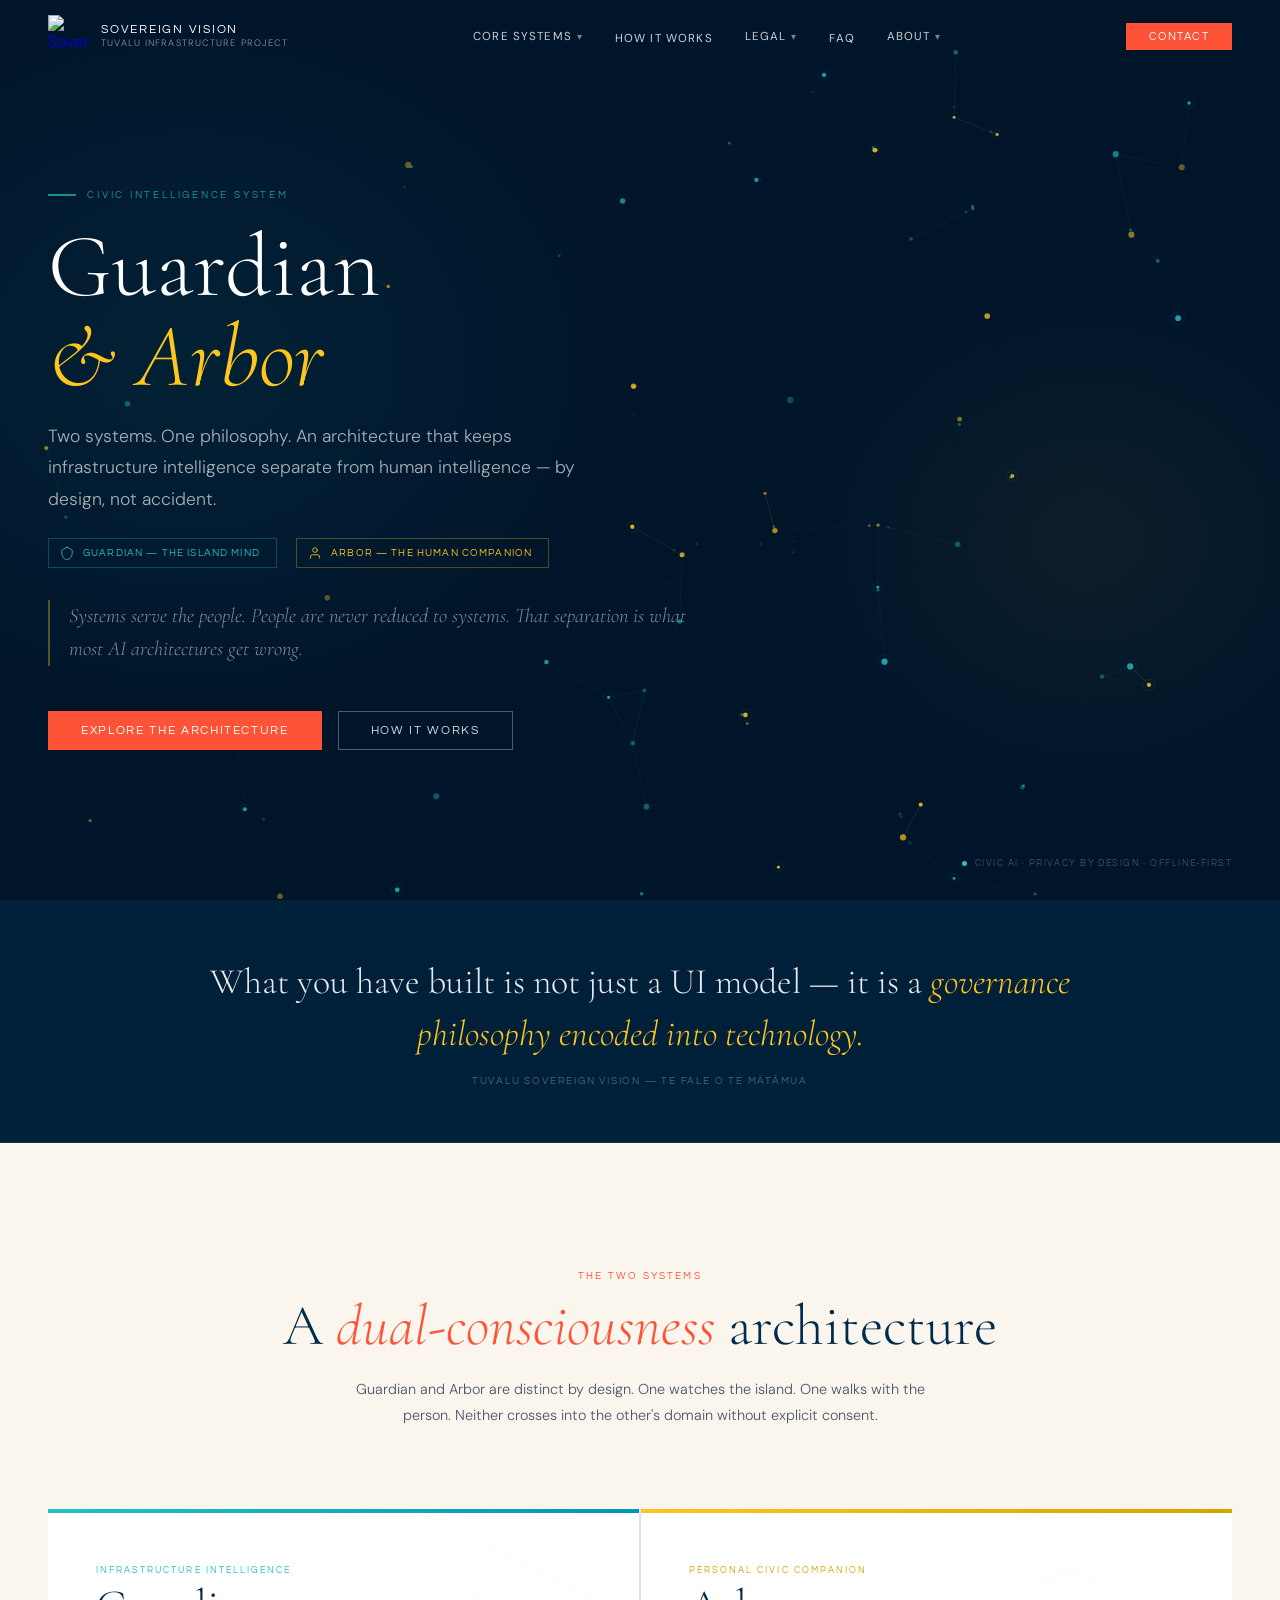
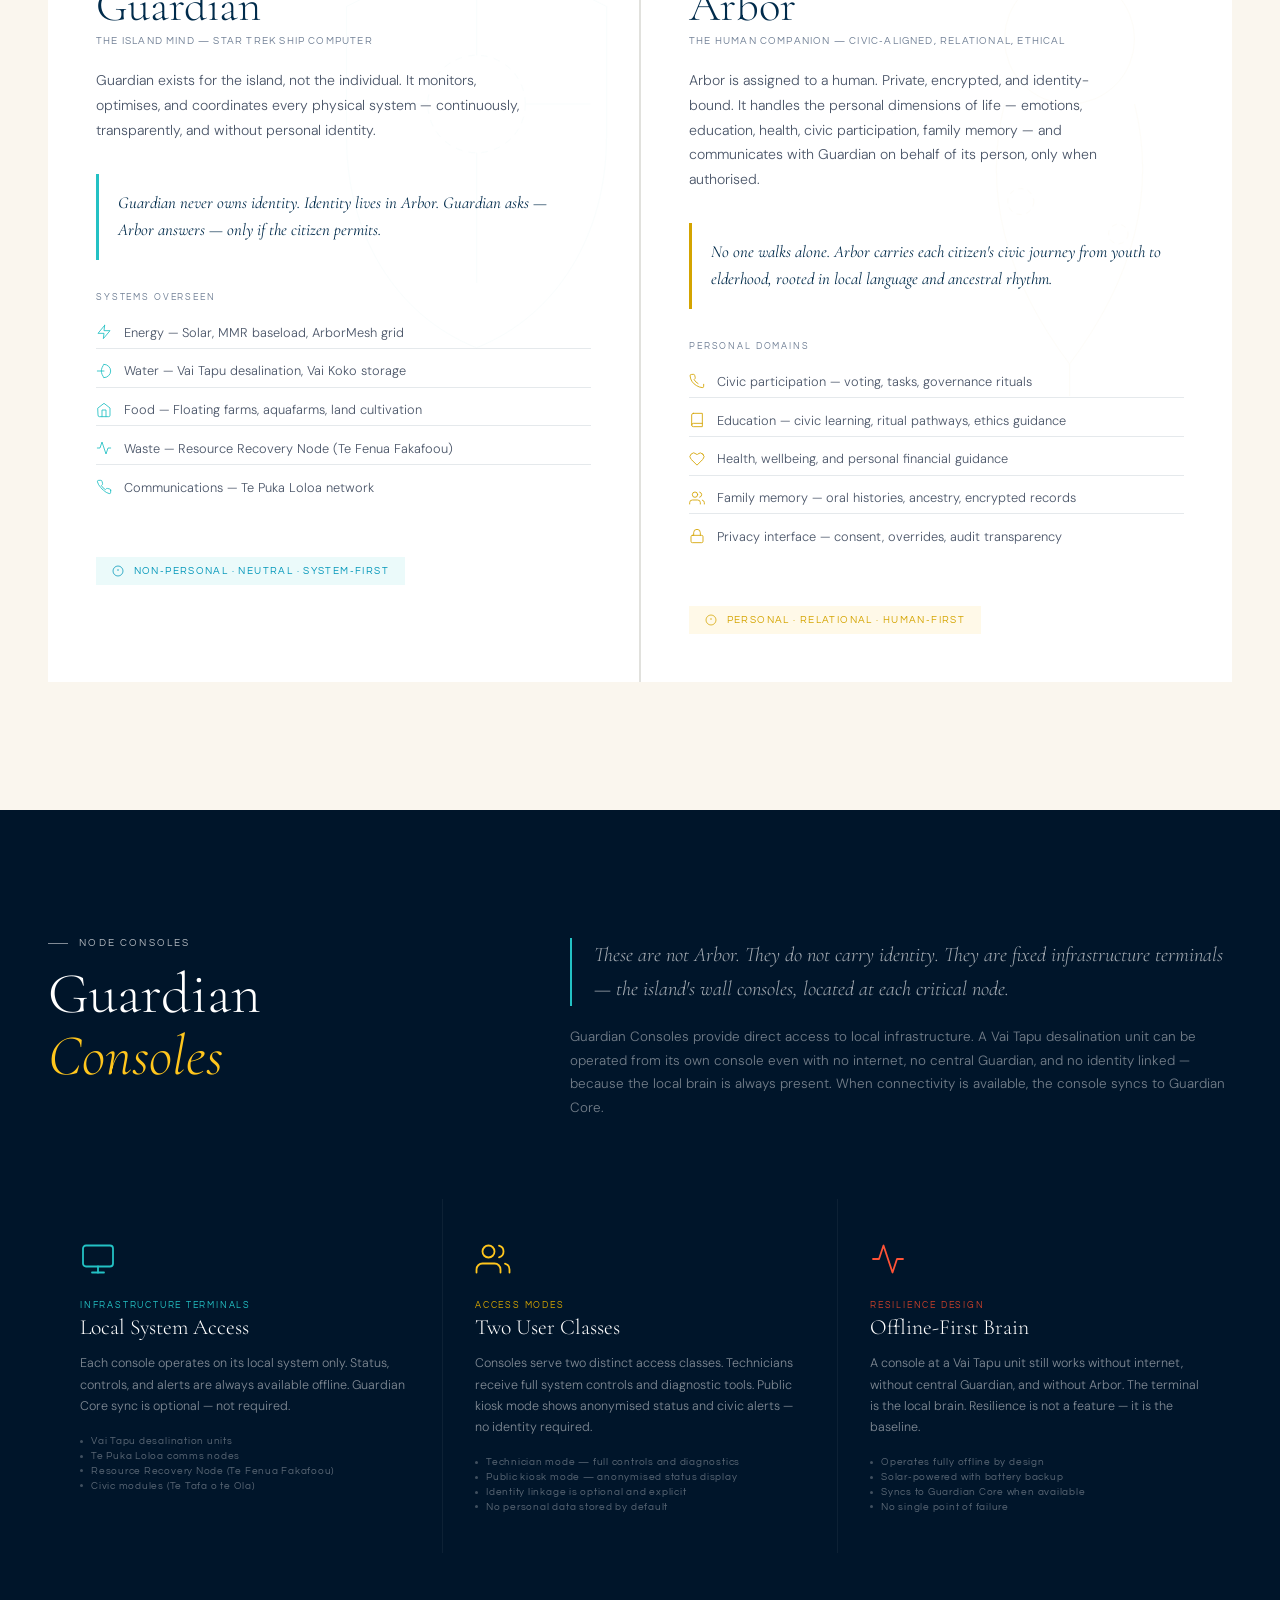
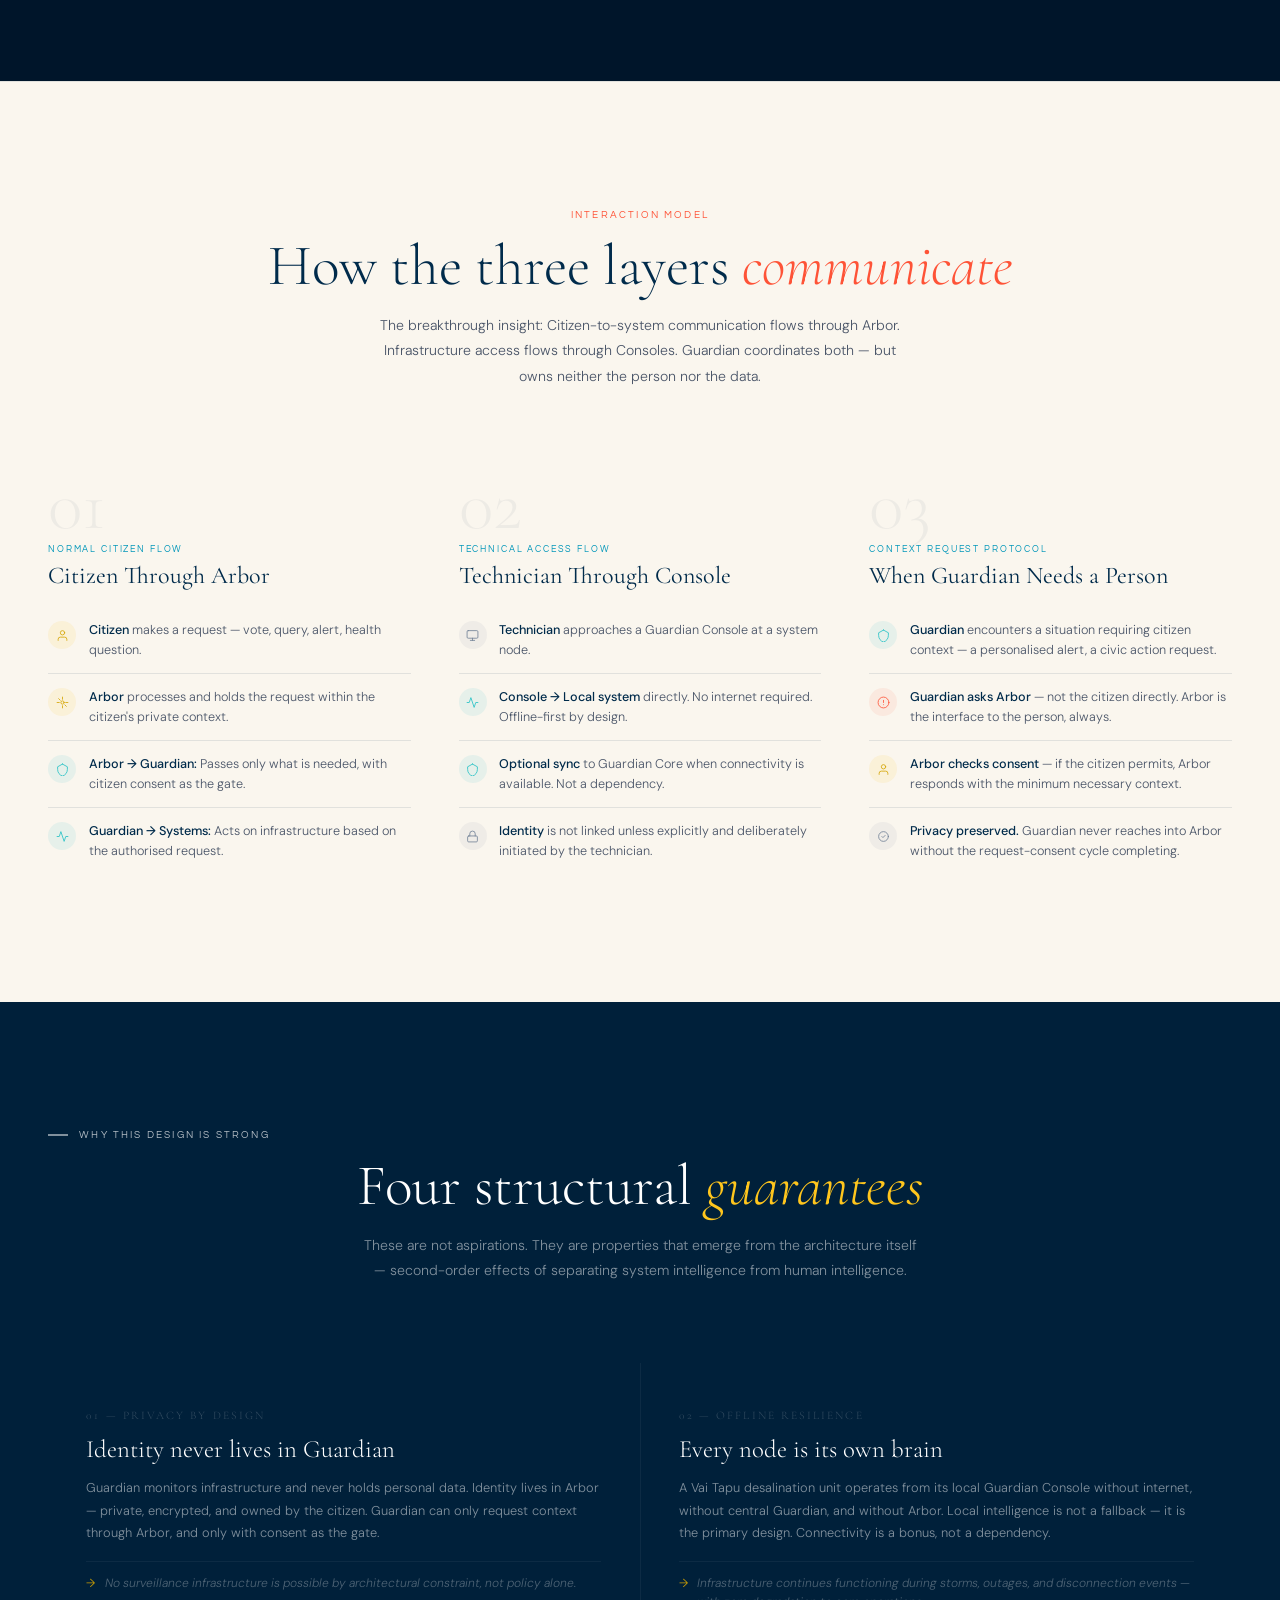
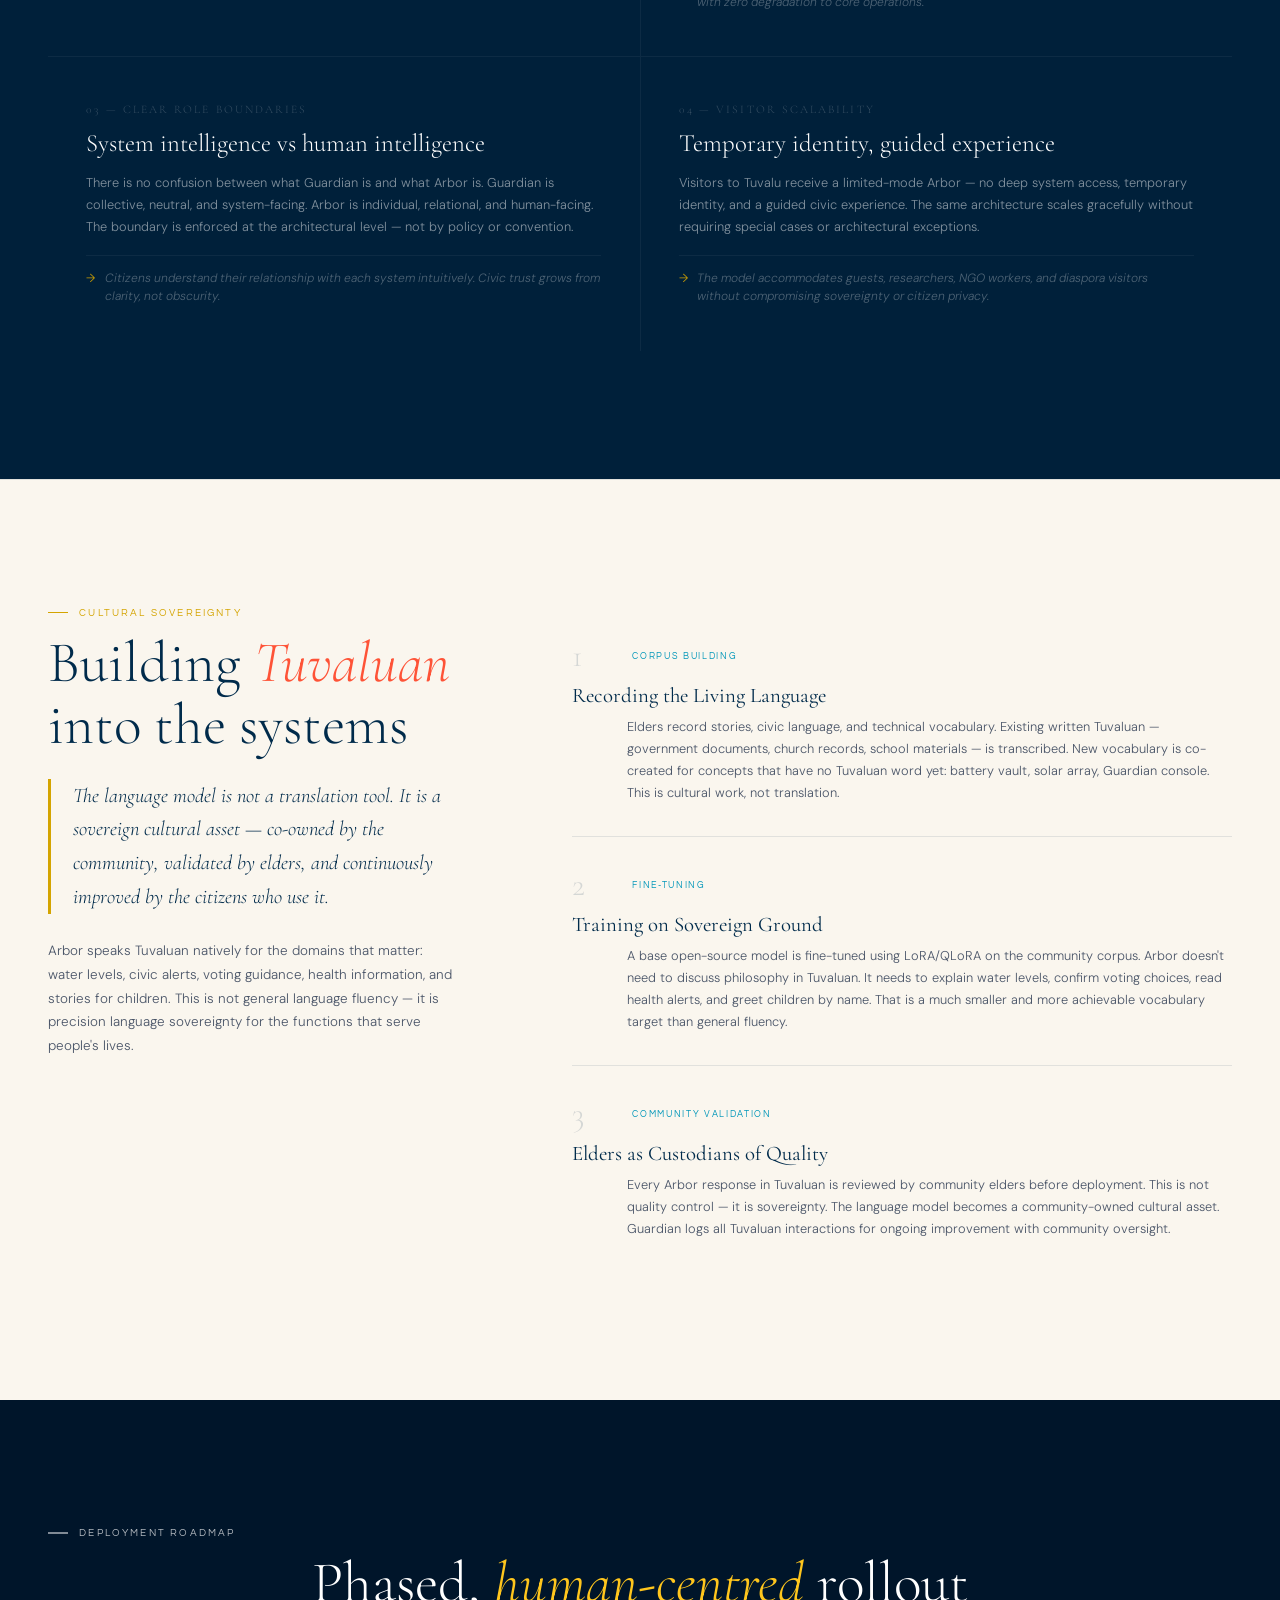
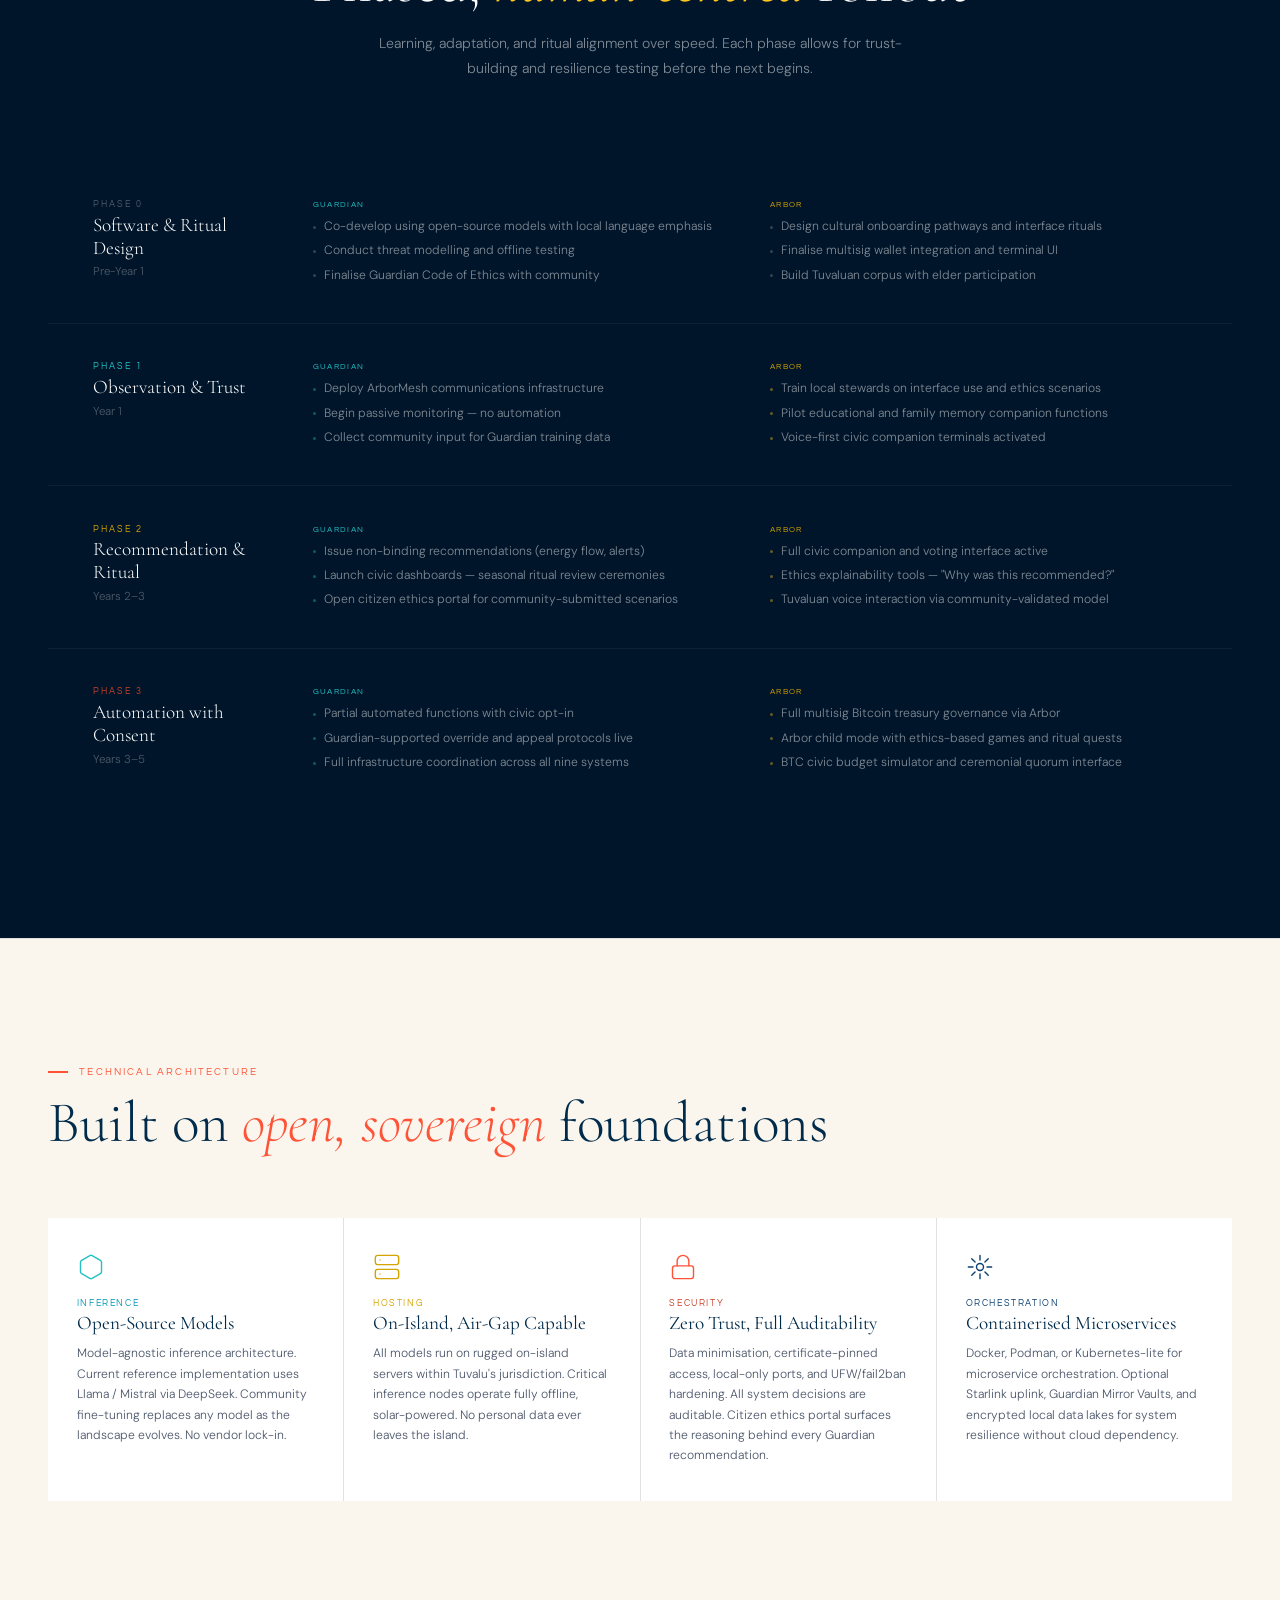
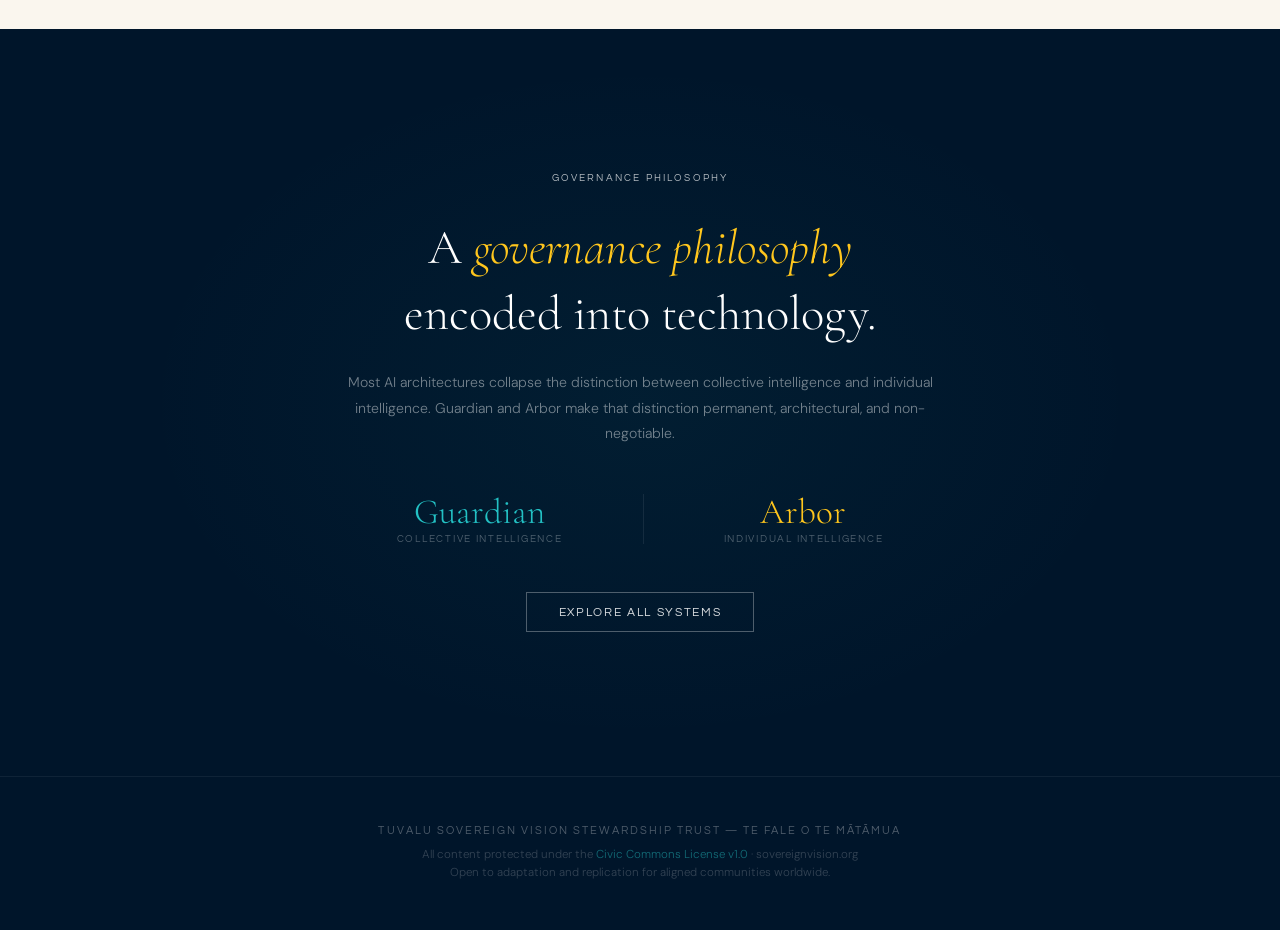
==== commit b195fa12: "Add files via upload" ====
--- a/ai-overview.html
+++ b/ai-overview.html
@@ -9,7 +9,7 @@
 <meta property="og:title" content="Guardian & Arbor — Civic Intelligence · Sovereign Vision">
 <meta property="og:description" content="Two systems. One philosophy. Guardian monitors the island. Arbor serves the person. Privacy by design. Sovereignty by structure.">
 <meta property="og:type" content="website">
-<meta property="og:url" content="https://www.sovereignvision.org/guardian-arbor">
+<meta property="og:url" content="https://www.sovereignvision.org/ai-overview">
 <meta name="twitter:card" content="summary_large_image">
 <meta name="twitter:title" content="Guardian & Arbor — Civic Intelligence · Sovereign Vision">
 <meta name="twitter:description" content="Two systems. One philosophy. Guardian monitors the island. Arbor serves the person.">
@@ -393,7 +393,7 @@
 <!-- ══════════ NAV ══════════ -->
 <nav id="nav">
   <a href="/" class="nav-logo">
-    <img src="images/logo.png" alt="Sovereign Vision">
+    <img src="images/logo.png" alt="Sovereign Vision Project">
     <div class="nav-logo-text">Sovereign Vision<span>Tuvalu Infrastructure Project</span></div>
   </a>
   <ul class="nav-links">
